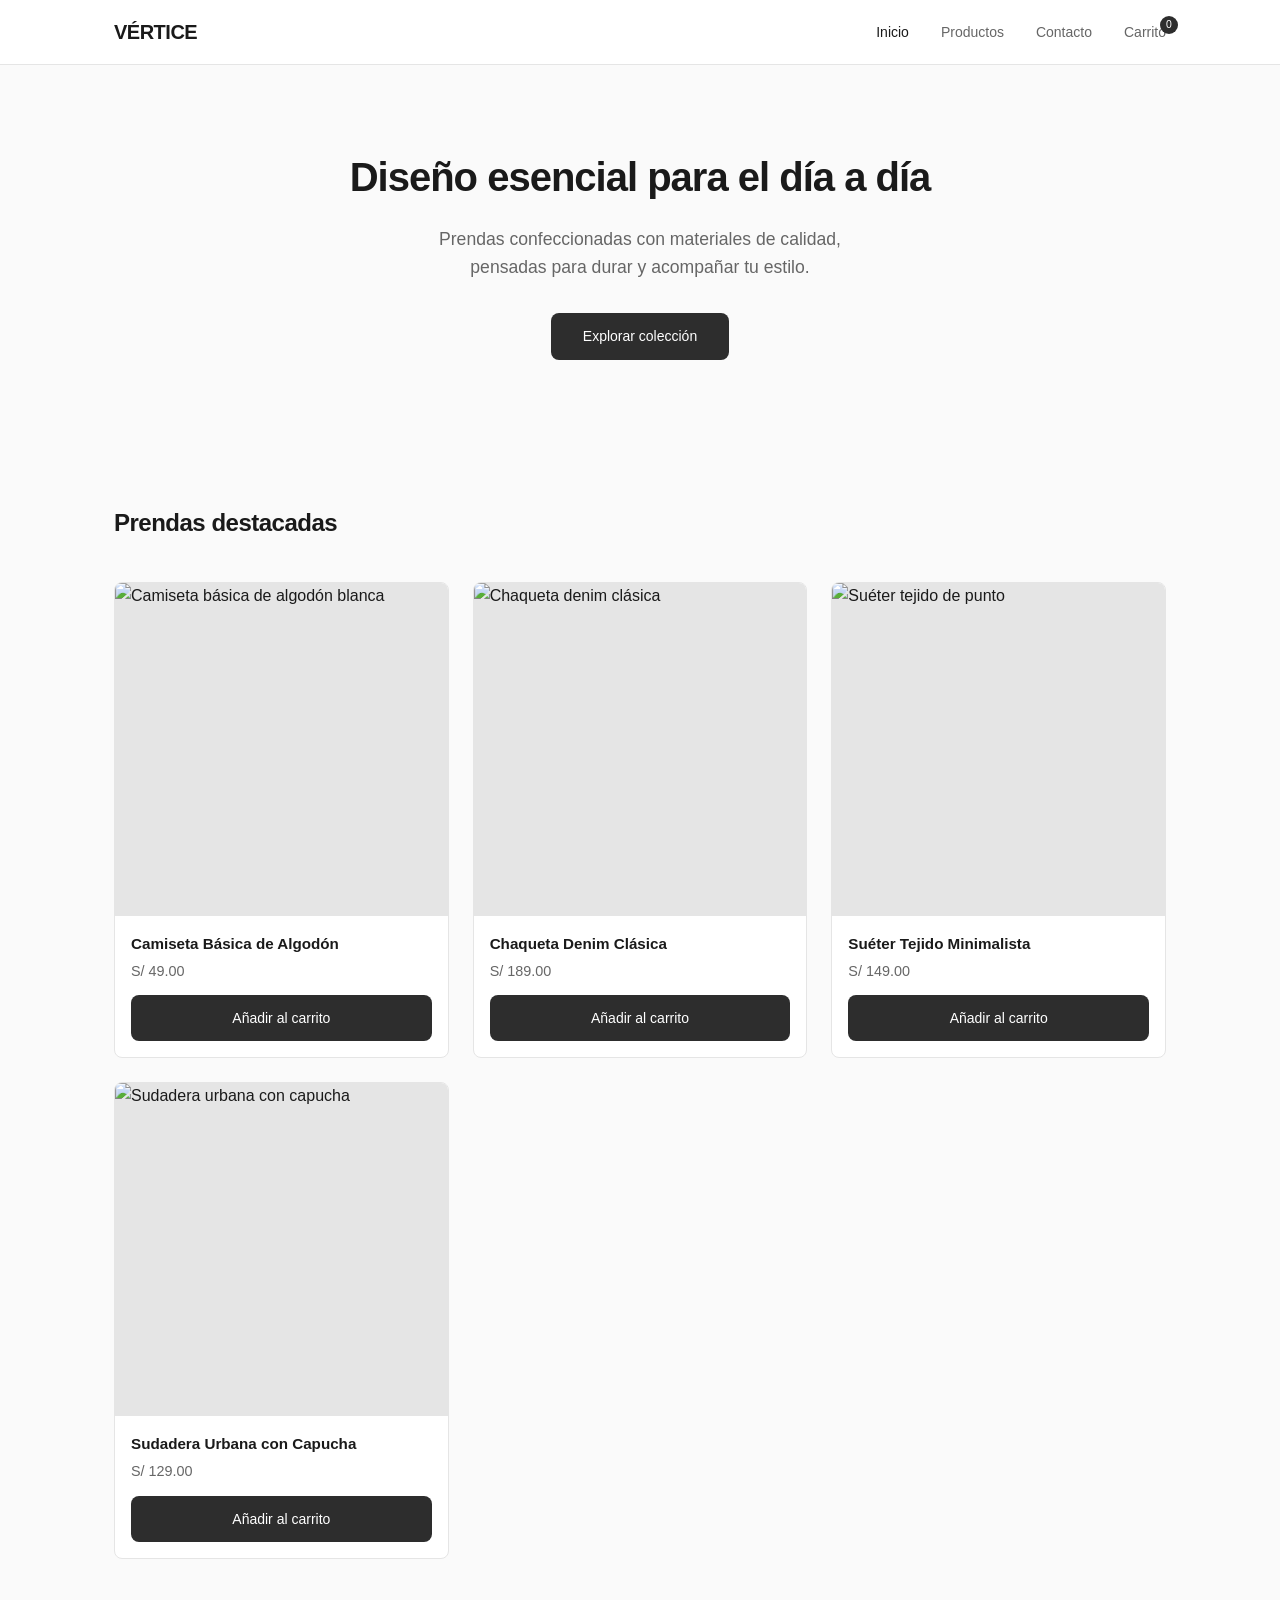
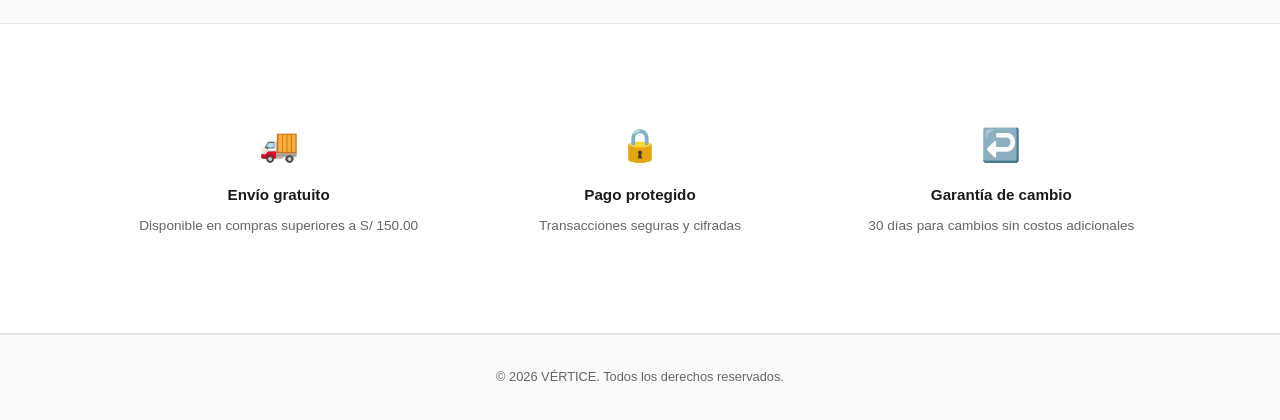
==== index.html @ a566303f "feat: initial commit of VÉRTICE" ====
<!DOCTYPE html>
<html lang="es">
<head>
  <meta charset="UTF-8">
  <meta name="viewport" content="width=device-width, initial-scale=1.0">
  <title>VÉRTICE — Ropa Esencial y Contemporánea</title>
  <link rel="stylesheet" href="css/global.css">
  <link rel="stylesheet" href="css/inicio.css">
  <link rel="stylesheet" href="css/productos.css">
</head>
<body>
  <header>
    <div class="container header-inner">
      <a href="index.html" class="logo">VÉRTICE</a>
      <nav>
        <ul>
          <li><a href="index.html" class="active">Inicio</a></li>
          <li><a href="productos.html">Productos</a></li>
          <li><a href="contacto.html">Contacto</a></li>
          <li><a href="carrito.html" class="cart-link">Carrito <span class="cart-count">0</span></a></li>
        </ul>
      </nav>
    </div>
  </header>

  <section class="hero">
    <div class="container">
      <h1>Diseño esencial para el día a día</h1>
      <p>Prendas confeccionadas con materiales de calidad, pensadas para durar y acompañar tu estilo.</p>
      <a href="productos.html" class="btn">Explorar colección</a>
    </div>
  </section>

  <section class="section">
    <div class="container">
      <h2 class="section-title">Prendas destacadas</h2>
      <div class="products-grid">
        <div class="product-card">
          <div class="product-img">
            <img src="https://images.unsplash.com/photo-1521572267360-ee0c2909d518?auto=format&fit=crop&w=600&q=80" alt="Camiseta básica de algodón blanca">
          </div>
          <div class="product-info">
            <div class="product-name">Camiseta Básica de Algodón</div>
            <div class="product-price">S/ 49.00</div>
            <a href="carrito.html" class="btn">Añadir al carrito</a>
          </div>
        </div>
        <div class="product-card">
          <div class="product-img">
            <img src="https://images.unsplash.com/photo-1576995853123-5a10305d93c0?auto=format&fit=crop&w=600&q=80" alt="Chaqueta denim clásica">
          </div>
          <div class="product-info">
            <div class="product-name">Chaqueta Denim Clásica</div>
            <div class="product-price">S/ 189.00</div>
            <a href="carrito.html" class="btn">Añadir al carrito</a>
          </div>
        </div>
        <div class="product-card">
          <div class="product-img">
            <img src="https://images.unsplash.com/photo-1434389677669-e08b4cac3105?auto=format&fit=crop&w=600&q=80" alt="Suéter tejido de punto">
          </div>
          <div class="product-info">
            <div class="product-name">Suéter Tejido Minimalista</div>
            <div class="product-price">S/ 149.00</div>
            <a href="carrito.html" class="btn">Añadir al carrito</a>
          </div>
        </div>
        <div class="product-card">
          <div class="product-img">
            <img src="https://images.unsplash.com/photo-1556905055-8f358a7a47b2?auto=format&fit=crop&w=600&q=80" alt="Sudadera urbana con capucha">
          </div>
          <div class="product-info">
            <div class="product-name">Sudadera Urbana con Capucha</div>
            <div class="product-price">S/ 129.00</div>
            <a href="carrito.html" class="btn">Añadir al carrito</a>
          </div>
        </div>
      </div>
    </div>
  </section>

  <section class="section" style="background: var(--surface); border-top: 1px solid var(--border); border-bottom: 1px solid var(--border);">
    <div class="container">
      <div class="features">
        <div class="feature">
          <div class="feature-icon">🚚</div>
          <h3>Envío gratuito</h3>
          <p>Disponible en compras superiores a S/ 150.00</p>
        </div>
        <div class="feature">
          <div class="feature-icon">🔒</div>
          <h3>Pago protegido</h3>
          <p>Transacciones seguras y cifradas</p>
        </div>
        <div class="feature">
          <div class="feature-icon">↩️</div>
          <h3>Garantía de cambio</h3>
          <p>30 días para cambios sin costos adicionales</p>
        </div>
      </div>
    </div>
  </section>

  <footer>
    <div class="container">
      <p>&copy; 2026 VÉRTICE. Todos los derechos reservados.</p>
    </div>
  </footer>
</body>
</html>
---- css/global.css ----
* {
  margin: 0;
  padding: 0;
  box-sizing: border-box;
}

:root {
  --bg: #fafafa;
  --surface: #ffffff;
  --text: #1a1a1a;
  --text-secondary: #666666;
  --accent: #2d2d2d;
  --border: #e5e5e5;
  --radius: 8px;
  --shadow: 0 1px 3px rgba(0, 0, 0, 0.06);
  --shadow-hover: 0 4px 12px rgba(0, 0, 0, 0.08);
}

body {
  font-family: -apple-system, BlinkMacSystemFont, "Segoe UI", Roboto, sans-serif;
  background: var(--bg);
  color: var(--text);
  line-height: 1.6;
  min-height: 100vh;
  display: flex;
  flex-direction: column;
}

a {
  text-decoration: none;
  color: inherit;
}

ul {
  list-style: none;
}

img {
  max-width: 100%;
  display: block;
}

.container {
  max-width: 1100px;
  margin: 0 auto;
  padding: 0 24px;
}

header {
  background: var(--surface);
  border-bottom: 1px solid var(--border);
  position: sticky;
  top: 0;
  z-index: 100;
}

.header-inner {
  display: flex;
  align-items: center;
  justify-content: space-between;
  height: 64px;
}

.logo {
  font-size: 1.25rem;
  font-weight: 700;
  letter-spacing: -0.5px;
}

nav ul {
  display: flex;
  gap: 32px;
}

nav a {
  font-size: 0.875rem;
  font-weight: 500;
  color: var(--text-secondary);
  transition: color 0.2s;
}

nav a:hover,
nav a.active {
  color: var(--text);
}

.cart-link {
  position: relative;
}

.cart-count {
  position: absolute;
  top: -8px;
  right: -12px;
  background: var(--accent);
  color: white;
  font-size: 0.65rem;
  width: 18px;
  height: 18px;
  border-radius: 50%;
  display: flex;
  align-items: center;
  justify-content: center;
}

.section {
  padding: 64px 0;
}

.section-title {
  font-size: 1.5rem;
  font-weight: 700;
  letter-spacing: -0.5px;
  margin-bottom: 40px;
}

.btn {
  display: inline-block;
  padding: 12px 32px;
  background: var(--accent);
  color: white;
  border-radius: var(--radius);
  font-size: 0.875rem;
  font-weight: 500;
  border: none;
  cursor: pointer;
  transition: opacity 0.2s;
}

.btn:hover {
  opacity: 0.85;
}

.btn-outline {
  background: transparent;
  color: var(--text);
  border: 1px solid var(--border);
}

.btn-outline:hover {
  background: var(--bg);
}

footer {
  margin-top: auto;
  padding: 32px 0;
  border-top: 1px solid var(--border);
  text-align: center;
  font-size: 0.8rem;
  color: var(--text-secondary);
}

@media (max-width: 768px) {
  nav ul {
    gap: 20px;
  }
}
---- css/inicio.css ----
.hero {
  padding: 80px 0;
  text-align: center;
}

.hero h1 {
  font-size: 2.5rem;
  font-weight: 700;
  letter-spacing: -1px;
  margin-bottom: 16px;
}

.hero p {
  font-size: 1.1rem;
  color: var(--text-secondary);
  max-width: 480px;
  margin: 0 auto 32px;
}

.features {
  display: grid;
  grid-template-columns: repeat(3, 1fr);
  gap: 32px;
}

.feature {
  text-align: center;
  padding: 32px 16px;
}

.feature-icon {
  font-size: 2rem;
  margin-bottom: 12px;
}

.feature h3 {
  font-size: 0.95rem;
  margin-bottom: 8px;
}

.feature p {
  font-size: 0.85rem;
  color: var(--text-secondary);
}

@media (max-width: 768px) {
  .hero h1 {
    font-size: 1.8rem;
  }

  .features {
    grid-template-columns: 1fr;
  }
}
---- css/productos.css ----
.products-grid {
  display: grid;
  grid-template-columns: repeat(auto-fill, minmax(250px, 1fr));
  gap: 24px;
}

.product-card {
  background: var(--surface);
  border: 1px solid var(--border);
  border-radius: var(--radius);
  overflow: hidden;
  transition: box-shadow 0.2s;
}

.product-card:hover {
  box-shadow: var(--shadow-hover);
}

.product-img {
  width: 100%;
  aspect-ratio: 1;
  background: var(--border);
  overflow: hidden;
}

.product-img img {
  width: 100%;
  height: 100%;
  object-fit: cover;
  transition: transform 0.3s ease;
}

.product-card:hover .product-img img {
  transform: scale(1.04);
}

.product-info {
  padding: 16px;
}

.product-name {
  font-size: 0.95rem;
  font-weight: 600;
  margin-bottom: 4px;
}

.product-price {
  font-size: 0.9rem;
  color: var(--text-secondary);
  margin-bottom: 12px;
}

.product-card .btn {
  width: 100%;
  text-align: center;
}

@media (max-width: 768px) {
  .products-grid {
    grid-template-columns: repeat(2, 1fr);
    gap: 16px;
  }
}

@media (max-width: 480px) {
  .products-grid {
    grid-template-columns: 1fr;
  }
}
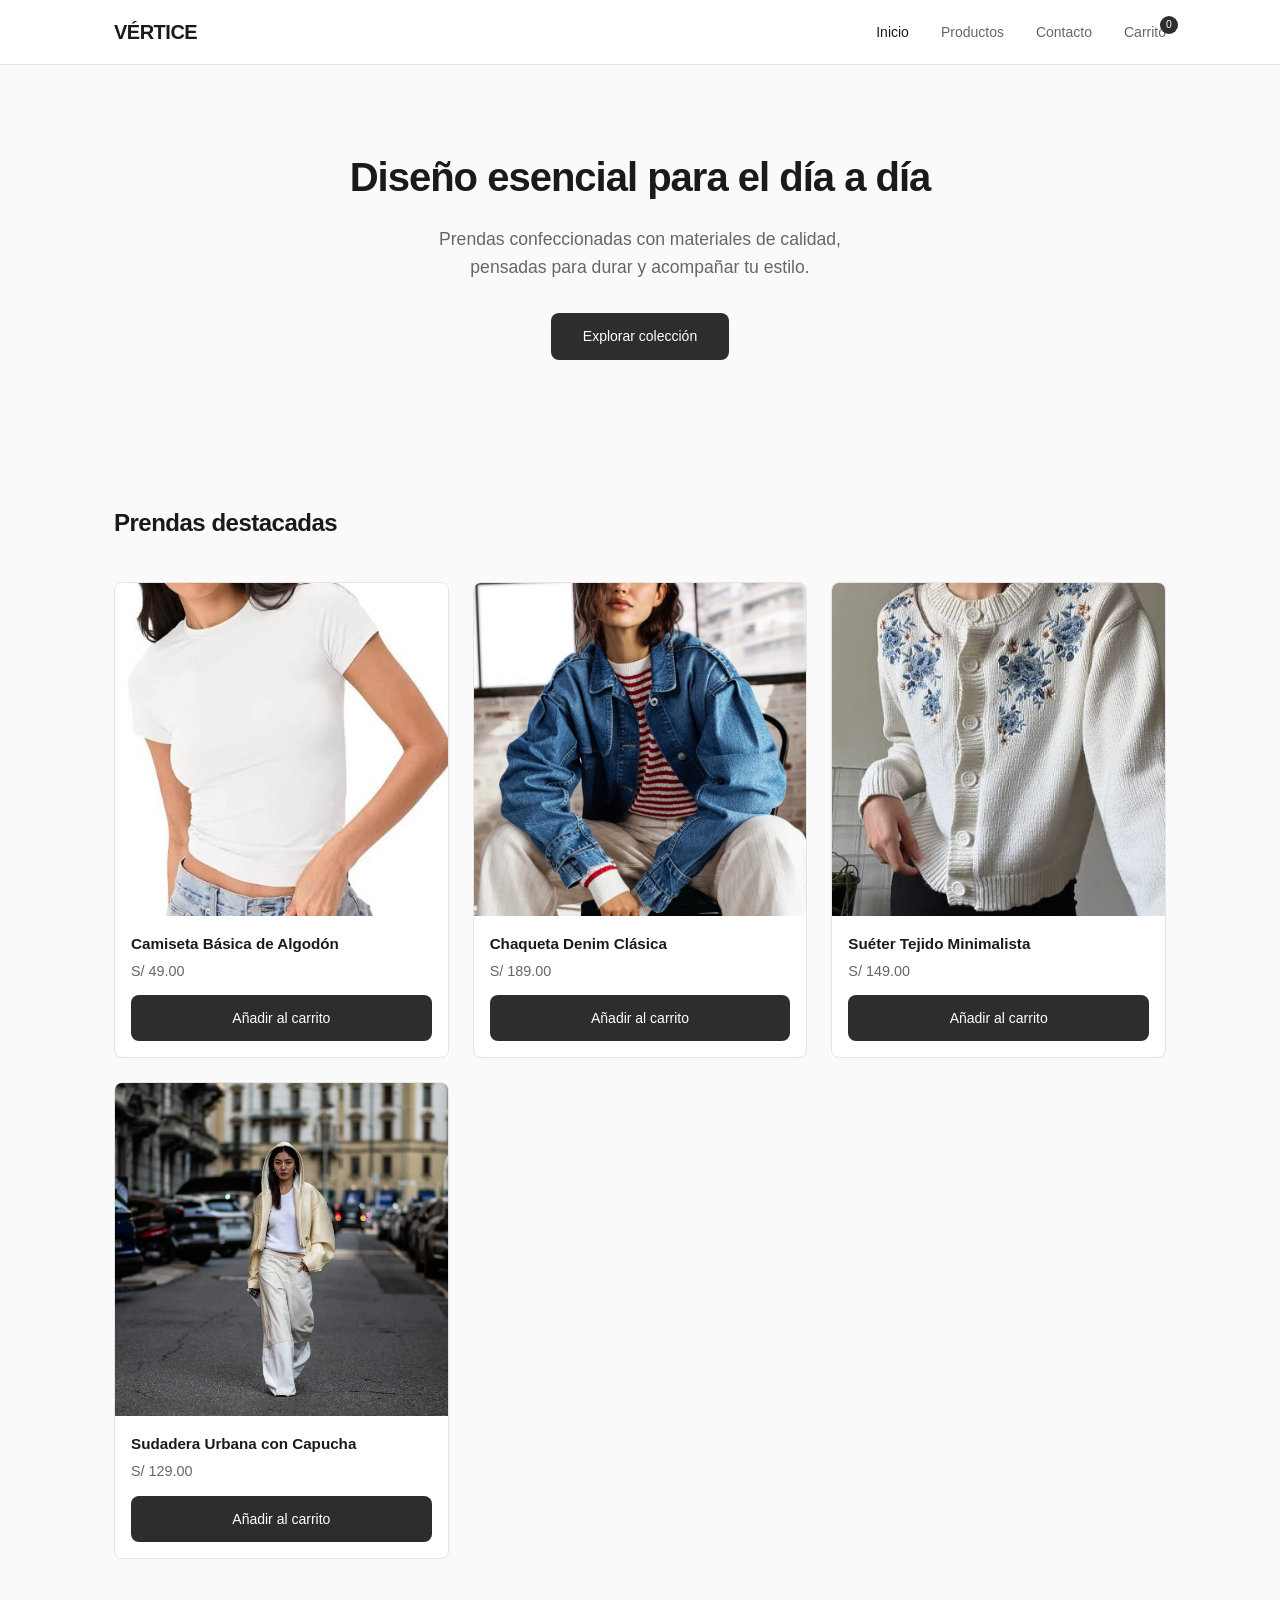
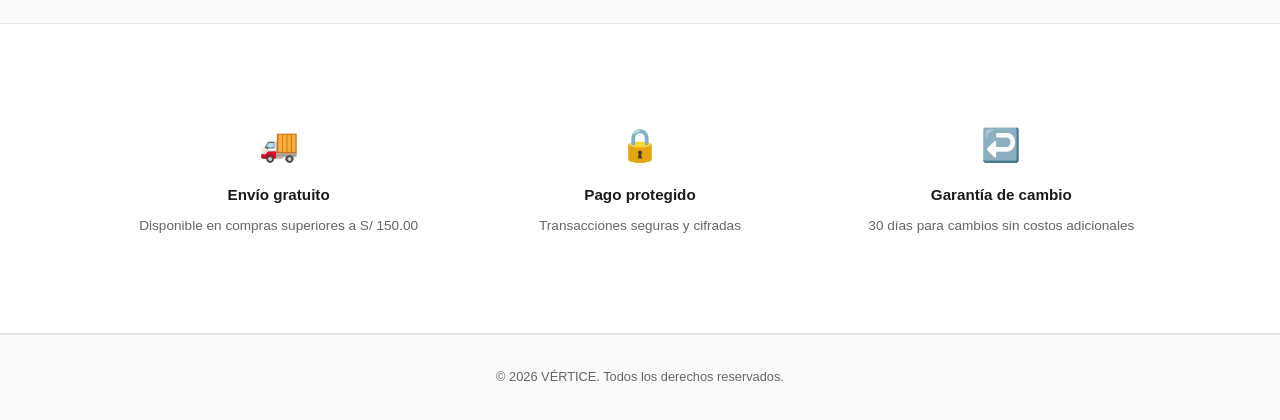
==== commit 4e219916: "Agrego Imagenes y modifico productos" ====
--- a/index.html
+++ b/index.html
@@ -37,7 +37,7 @@
       <div class="products-grid">
         <div class="product-card">
           <div class="product-img">
-            <img src="https://images.unsplash.com/photo-1521572267360-ee0c2909d518?auto=format&fit=crop&w=600&q=80" alt="Camiseta básica de algodón blanca">
+            <img src="img/modelo 6.jpg" alt="Camiseta básica de algodón blanca">
           </div>
           <div class="product-info">
             <div class="product-name">Camiseta Básica de Algodón</div>
@@ -47,7 +47,7 @@
         </div>
         <div class="product-card">
           <div class="product-img">
-            <img src="https://images.unsplash.com/photo-1576995853123-5a10305d93c0?auto=format&fit=crop&w=600&q=80" alt="Chaqueta denim clásica">
+            <img src="img/modelo 4.webp" alt="Chaqueta denim clásica">
           </div>
           <div class="product-info">
             <div class="product-name">Chaqueta Denim Clásica</div>
@@ -57,7 +57,7 @@
         </div>
         <div class="product-card">
           <div class="product-img">
-            <img src="https://images.unsplash.com/photo-1434389677669-e08b4cac3105?auto=format&fit=crop&w=600&q=80" alt="Suéter tejido de punto">
+            <img src="img/modelo3.jpg" alt="Suéter tejido de punto">
           </div>
           <div class="product-info">
             <div class="product-name">Suéter Tejido Minimalista</div>
@@ -67,7 +67,7 @@
         </div>
         <div class="product-card">
           <div class="product-img">
-            <img src="https://images.unsplash.com/photo-1556905055-8f358a7a47b2?auto=format&fit=crop&w=600&q=80" alt="Sudadera urbana con capucha">
+            <img src="img/modelo 1.webp" alt="Sudadera urbana con capucha">
           </div>
           <div class="product-info">
             <div class="product-name">Sudadera Urbana con Capucha</div>
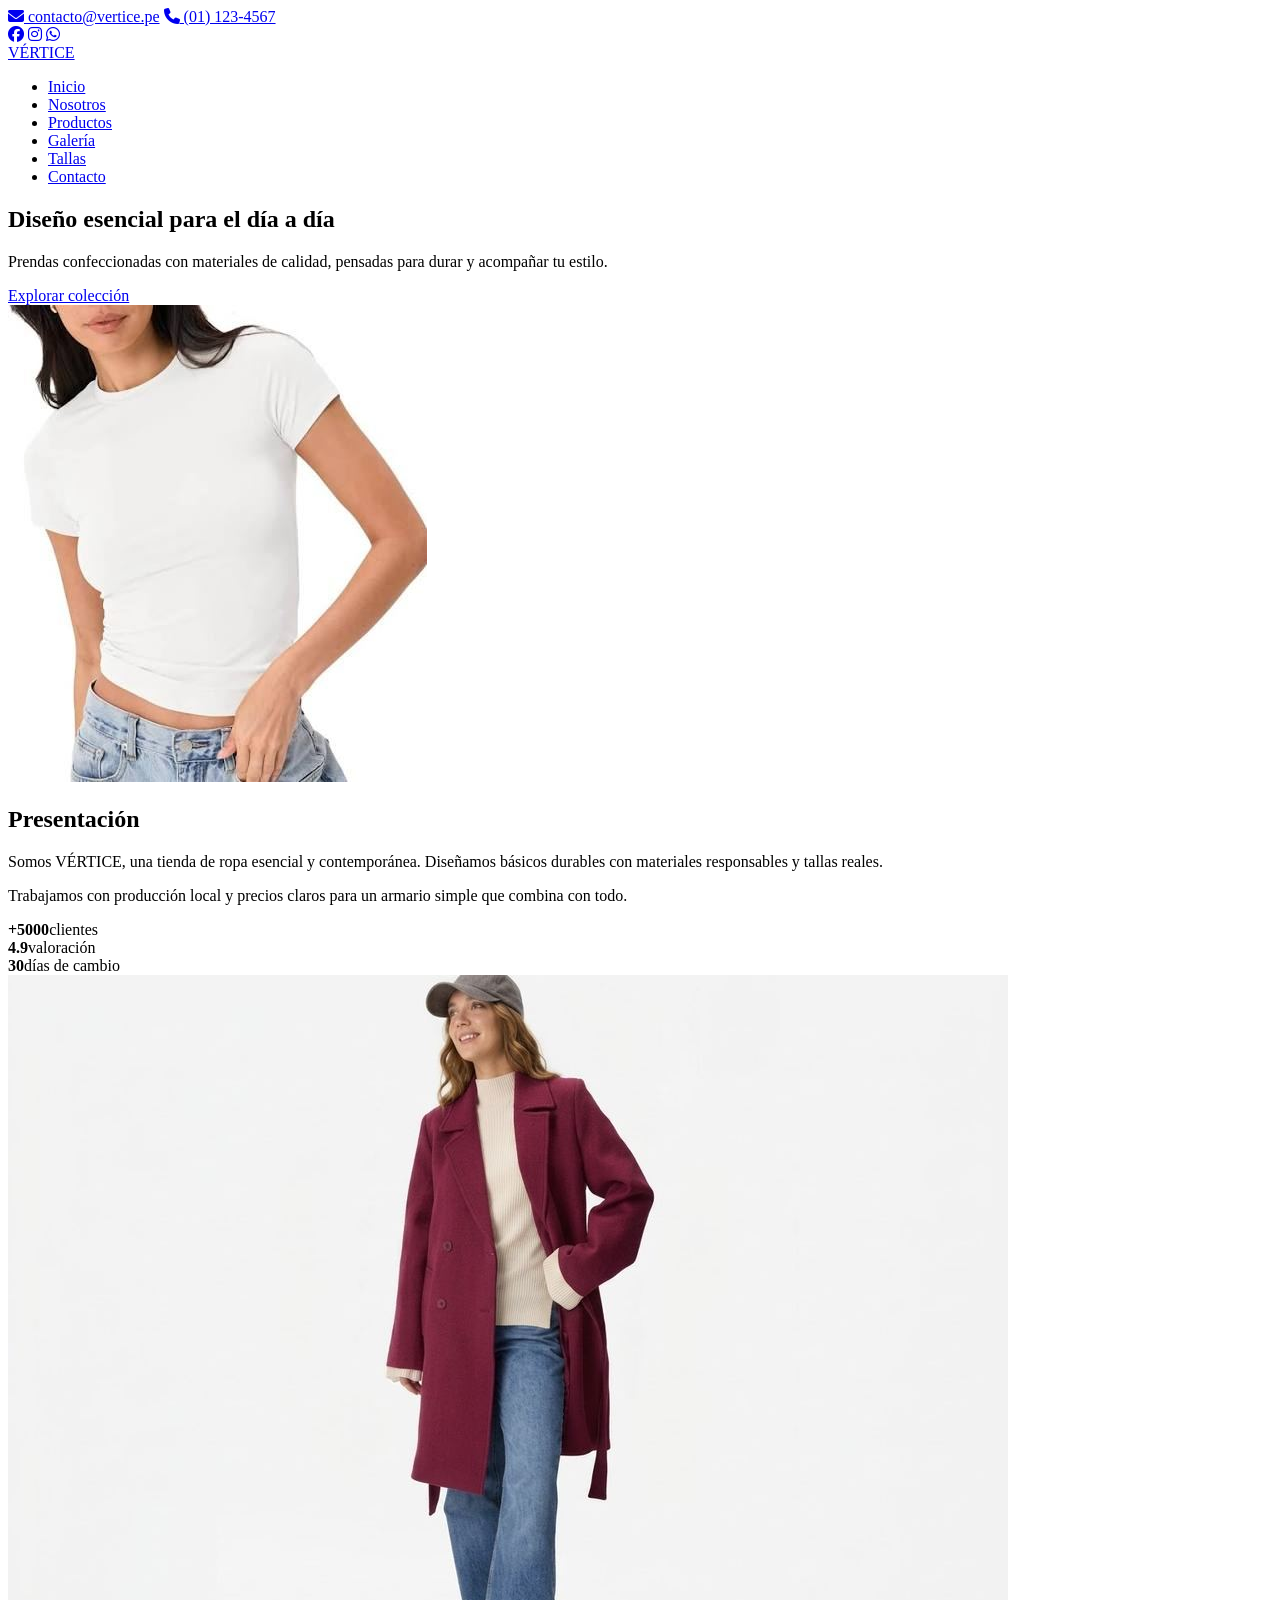
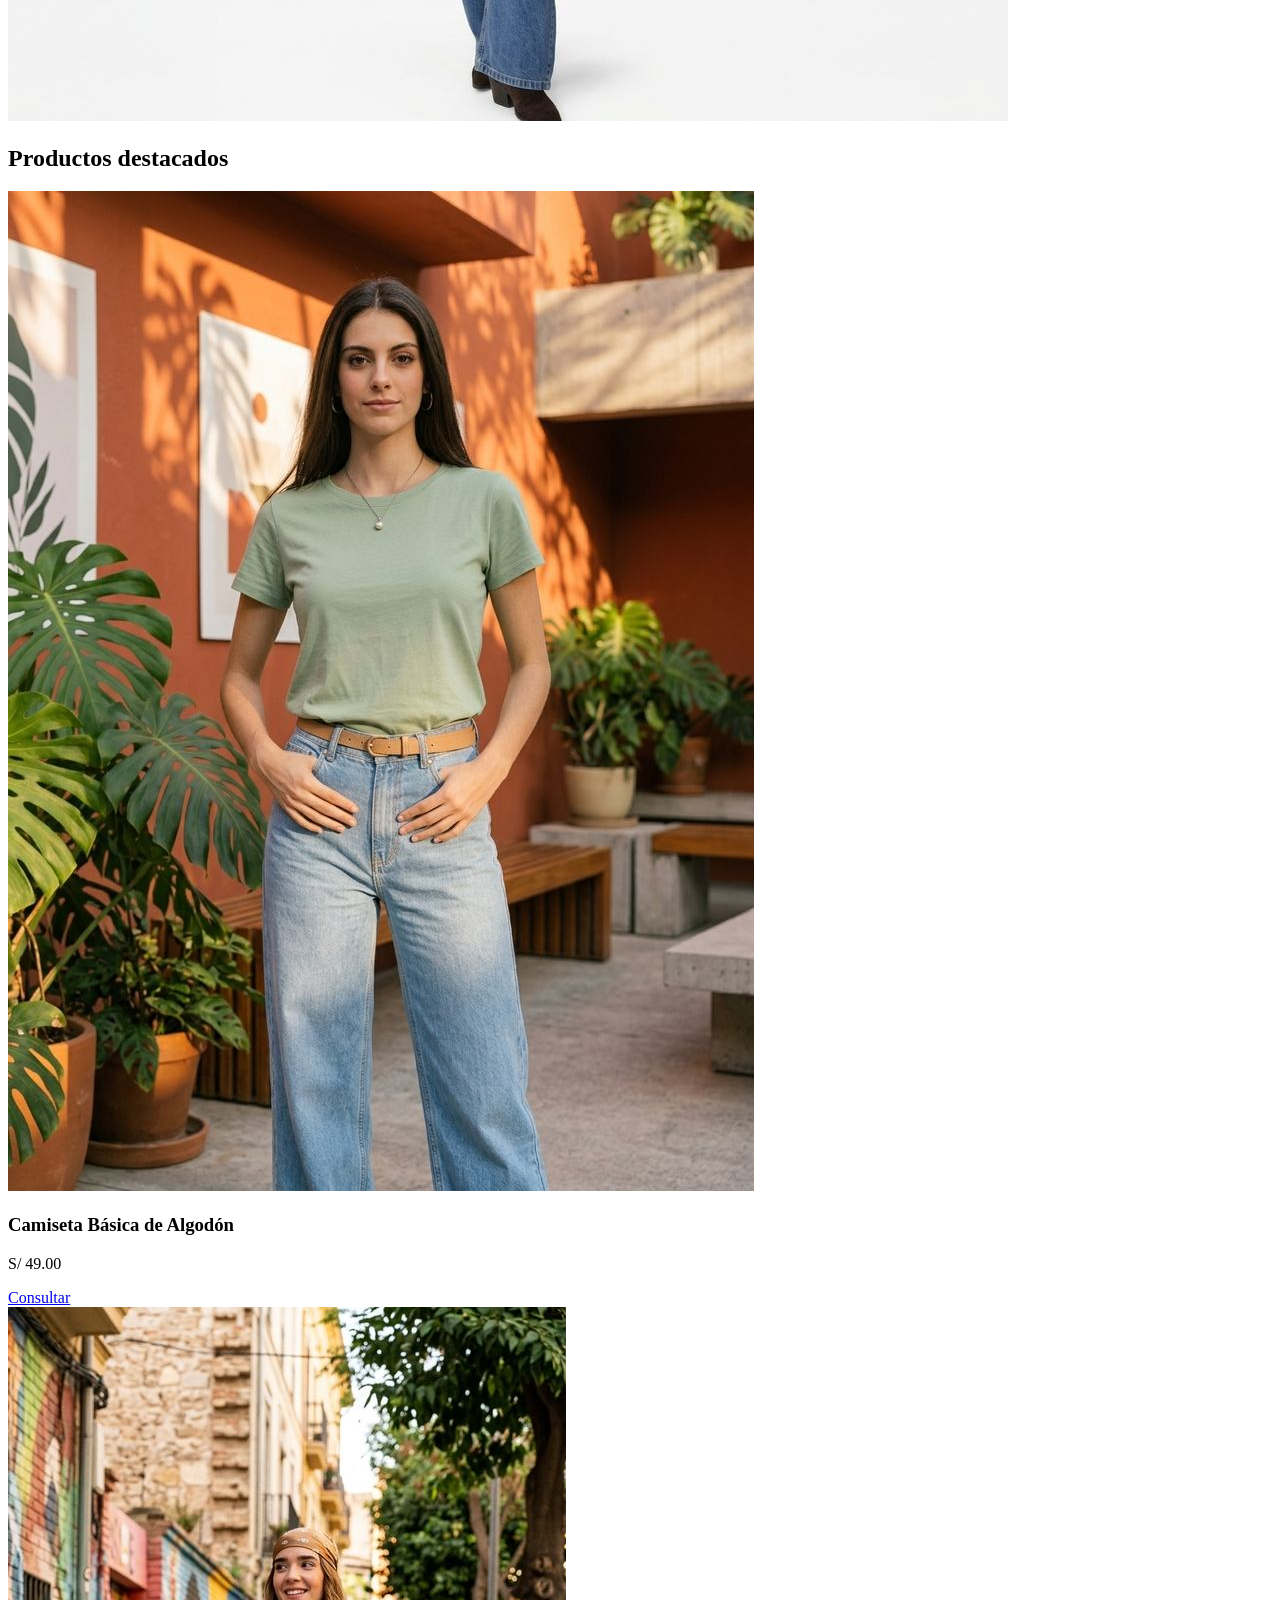
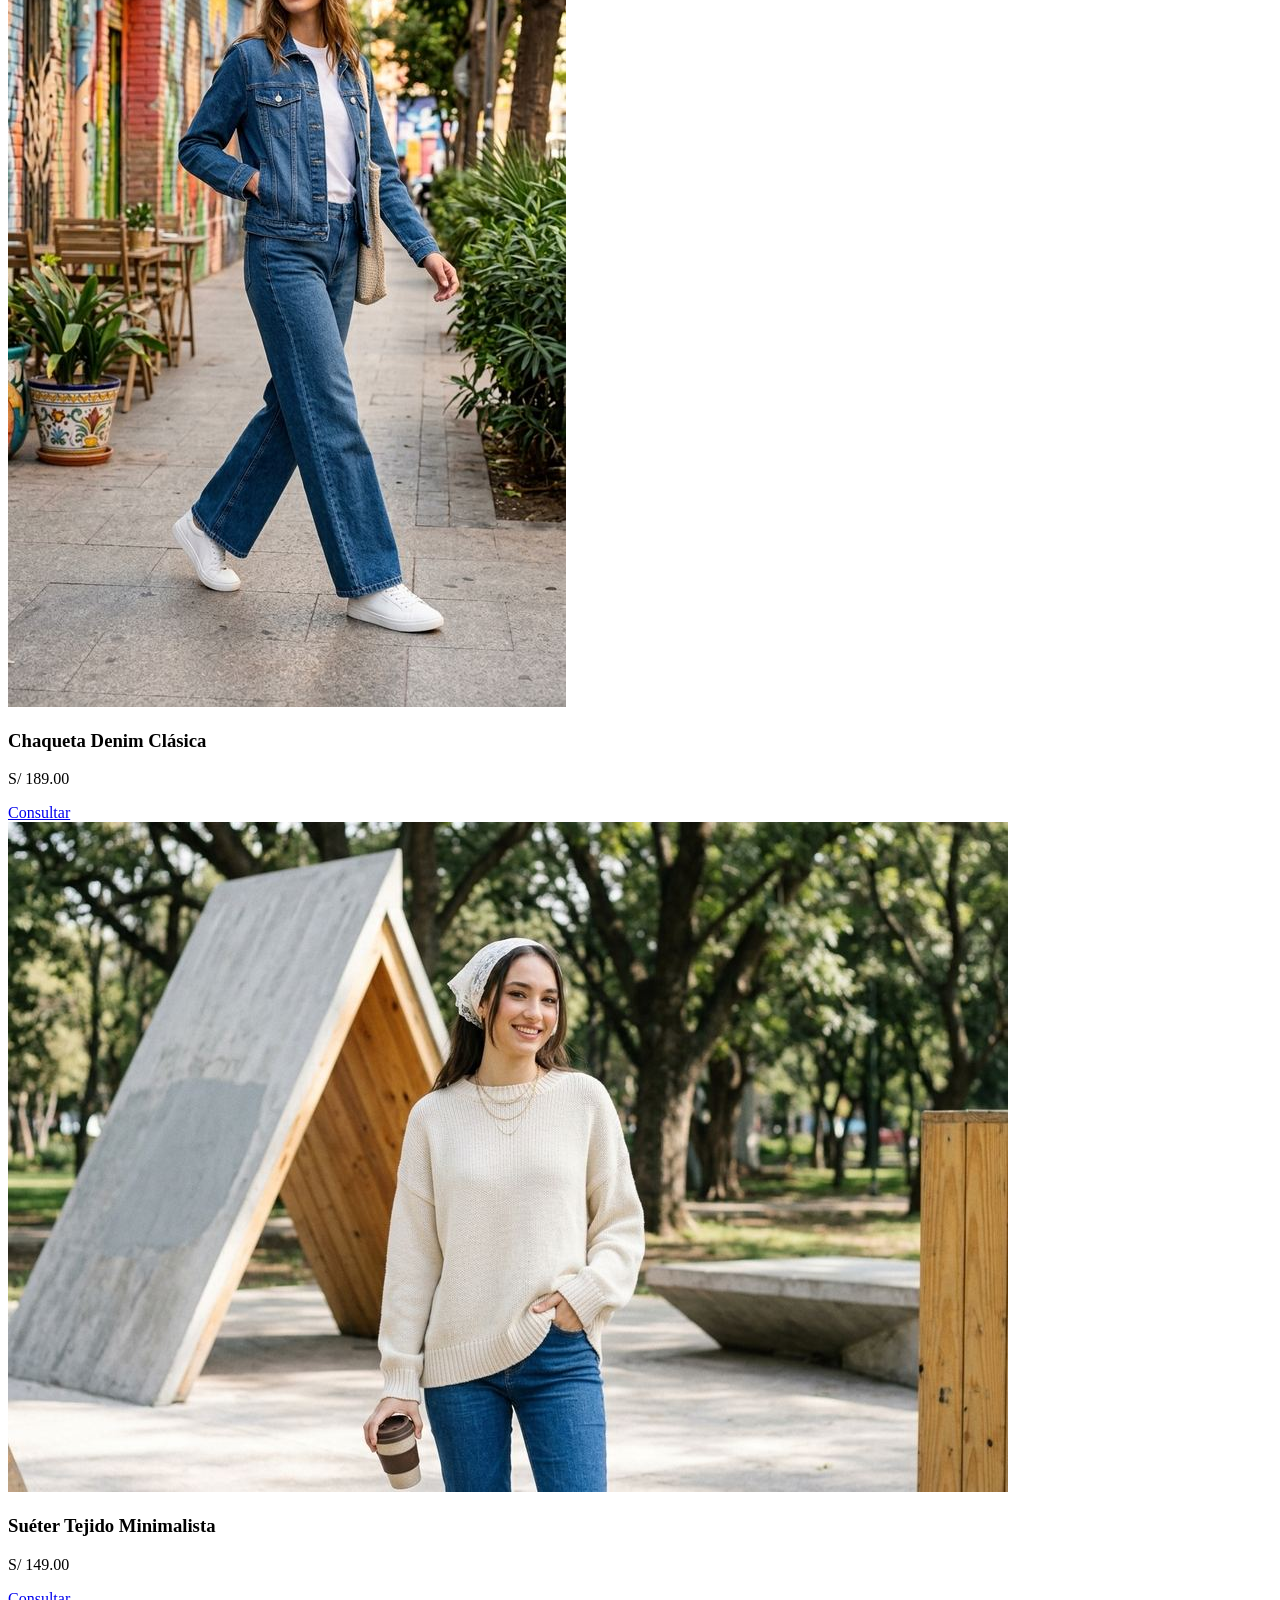
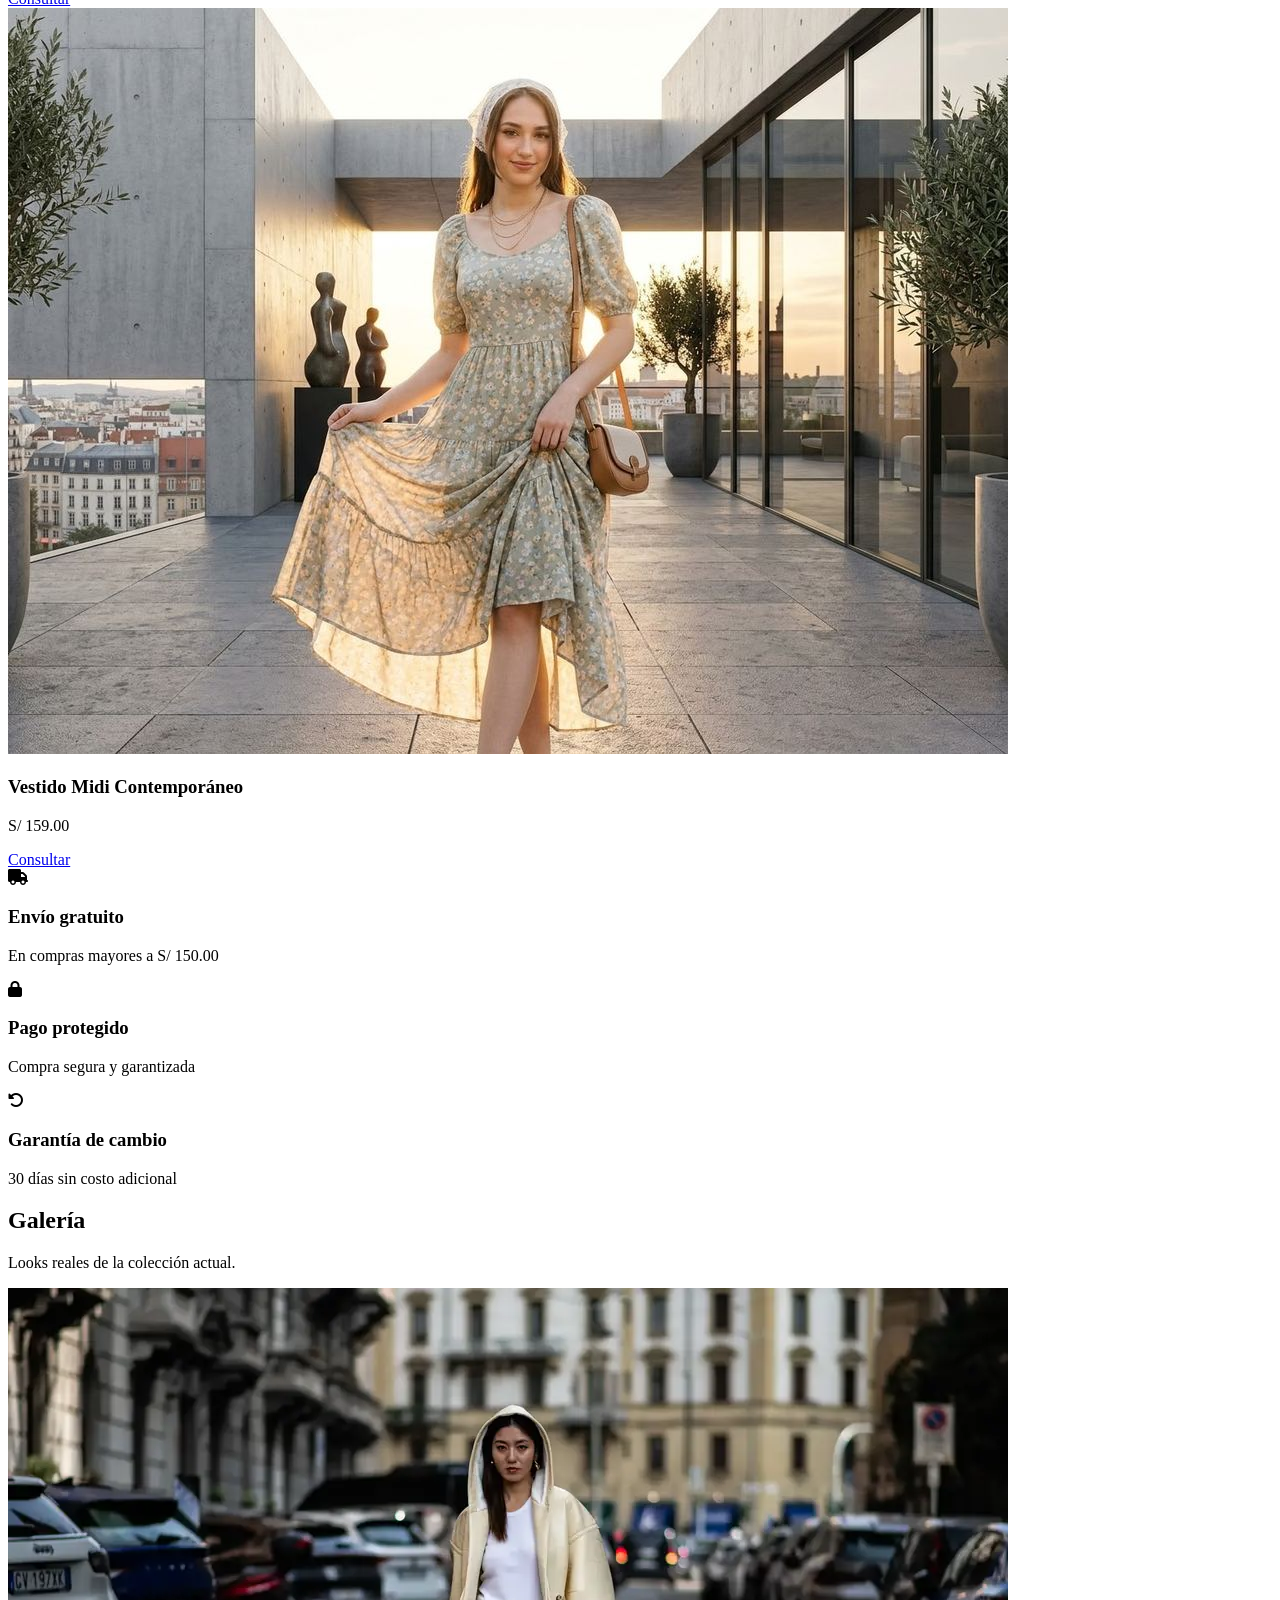
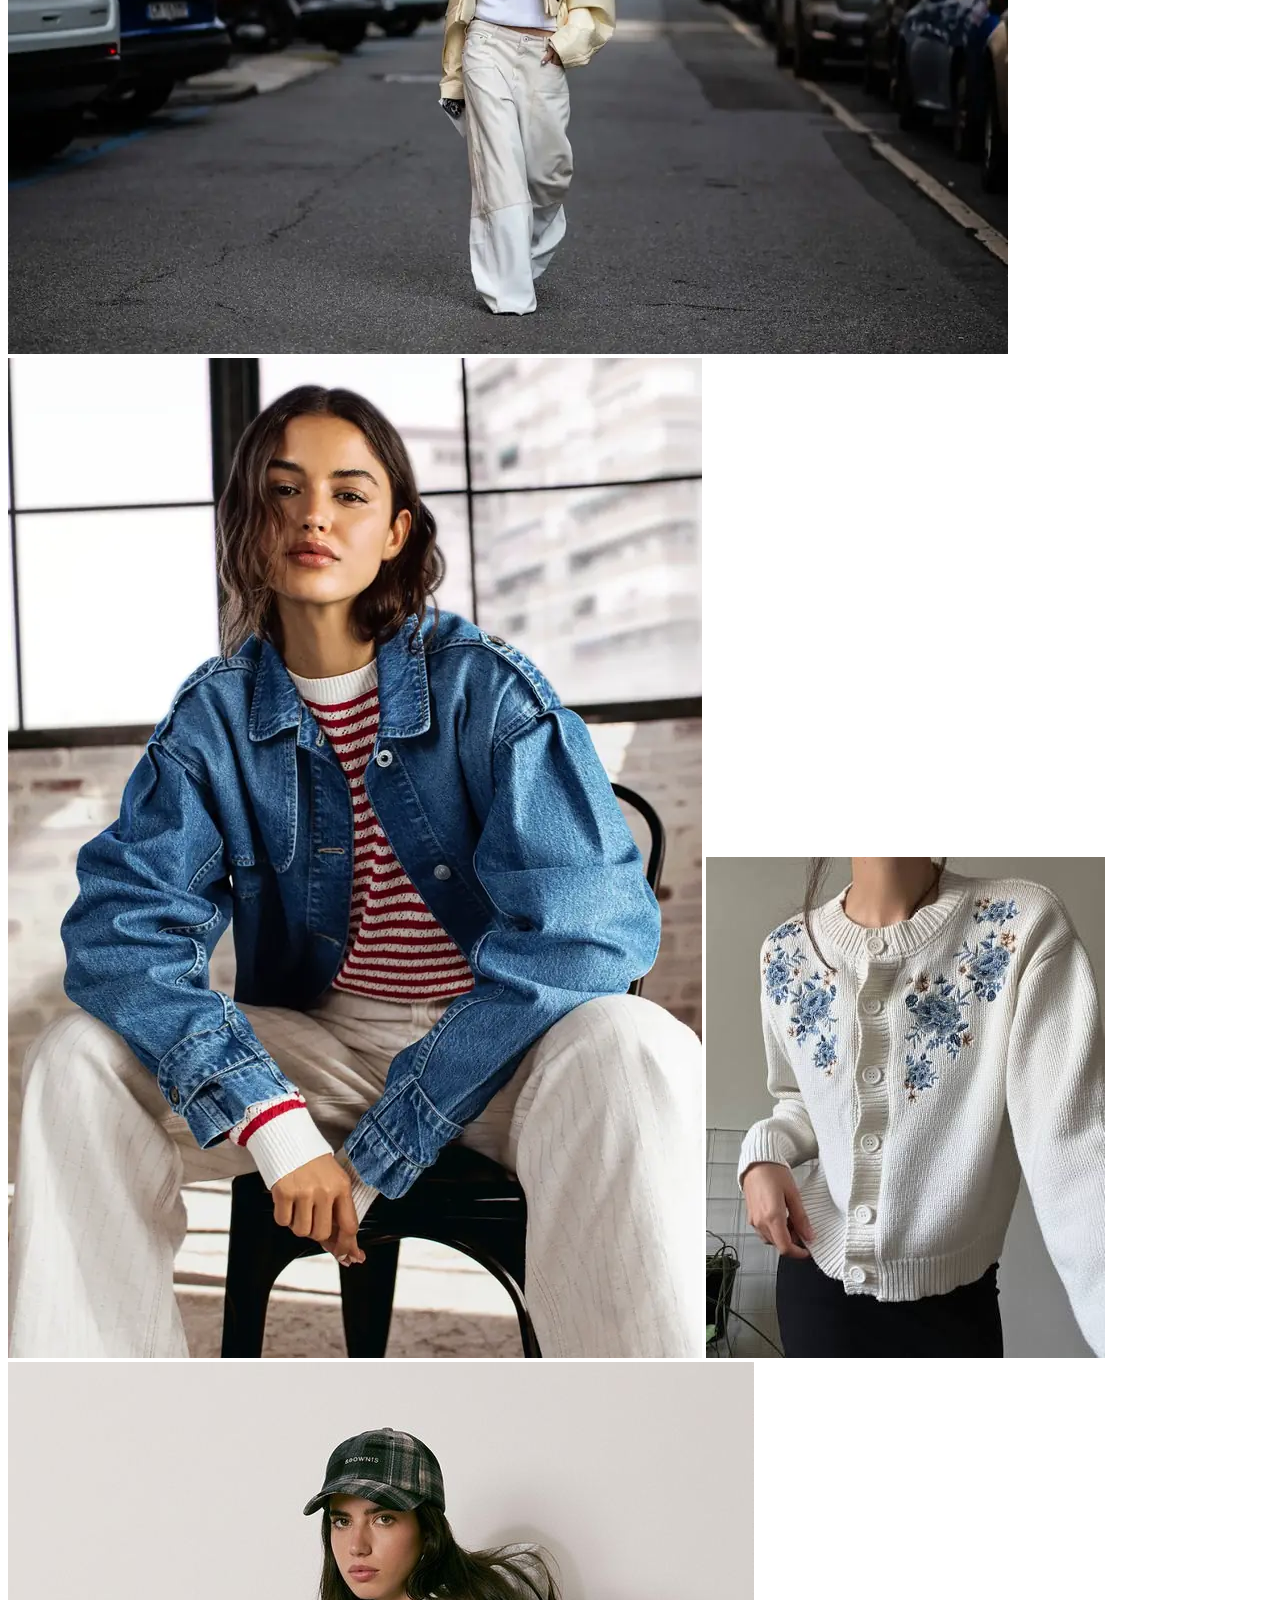
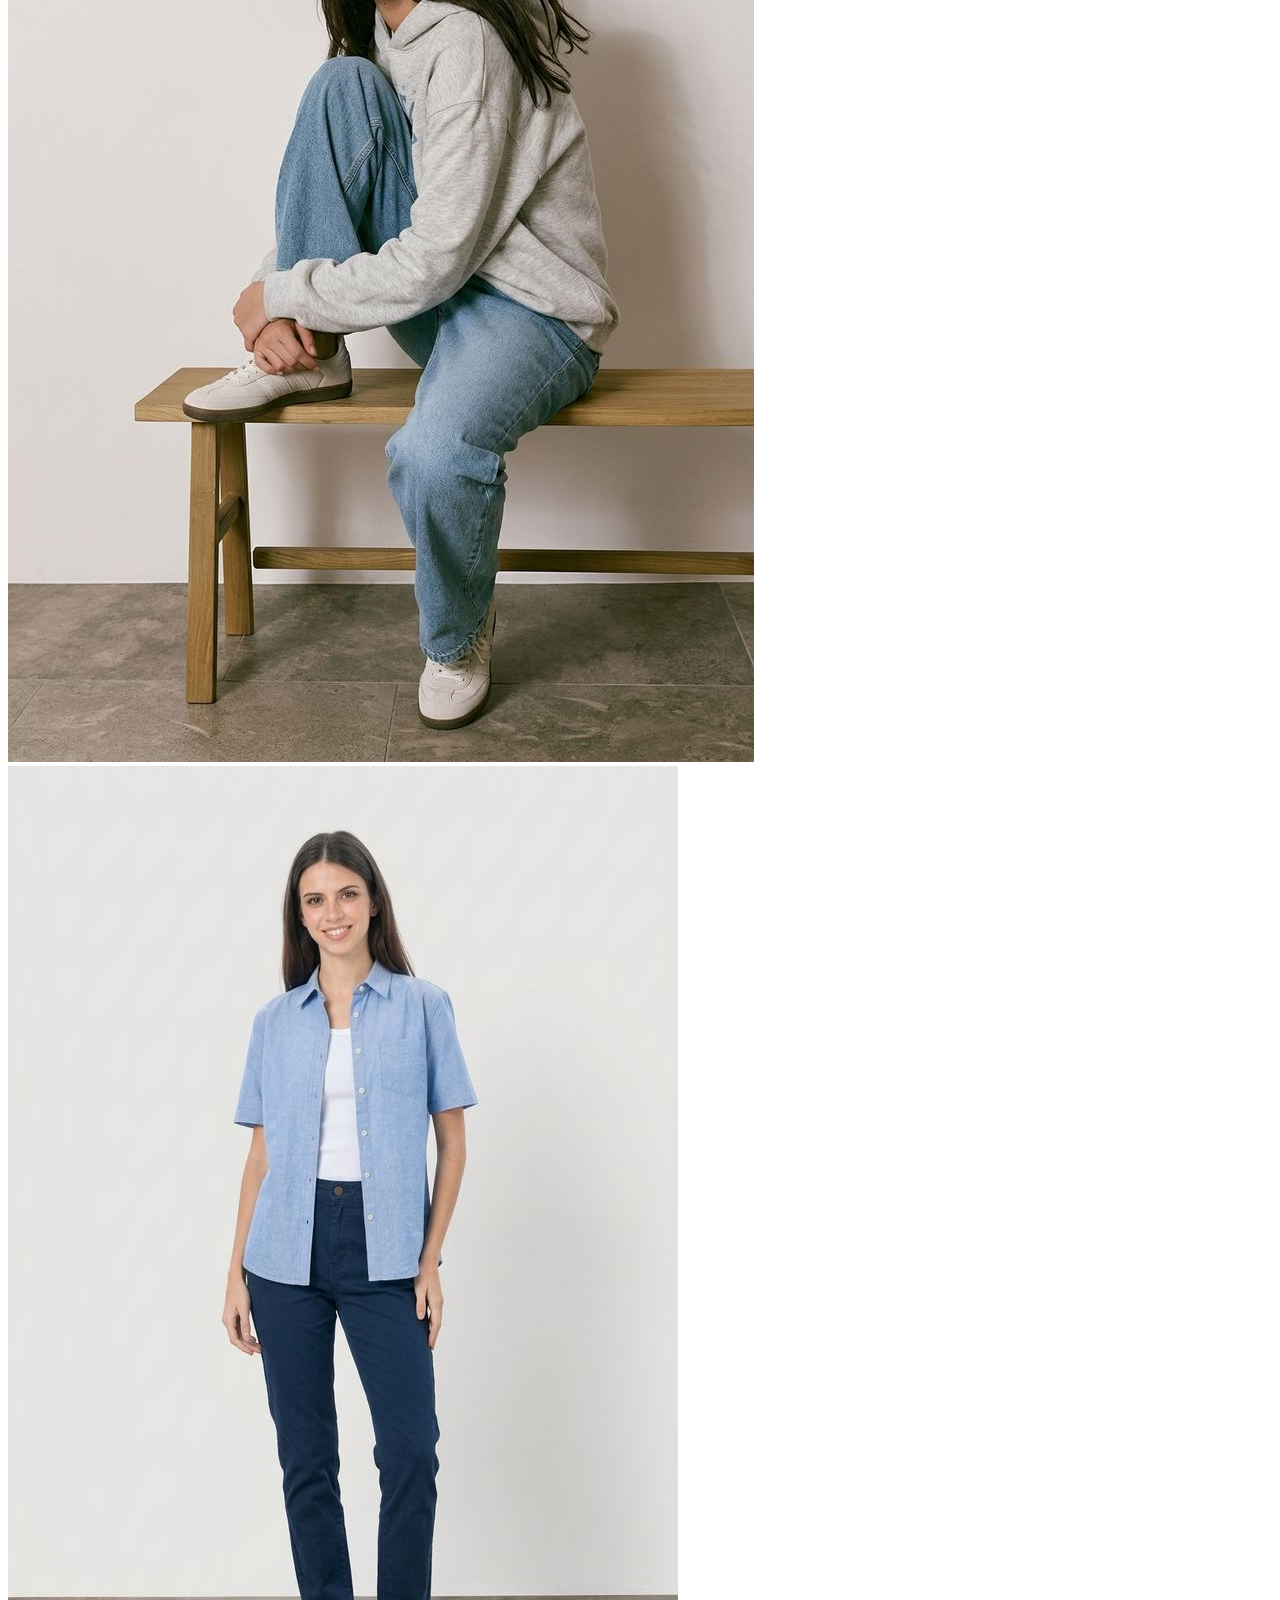
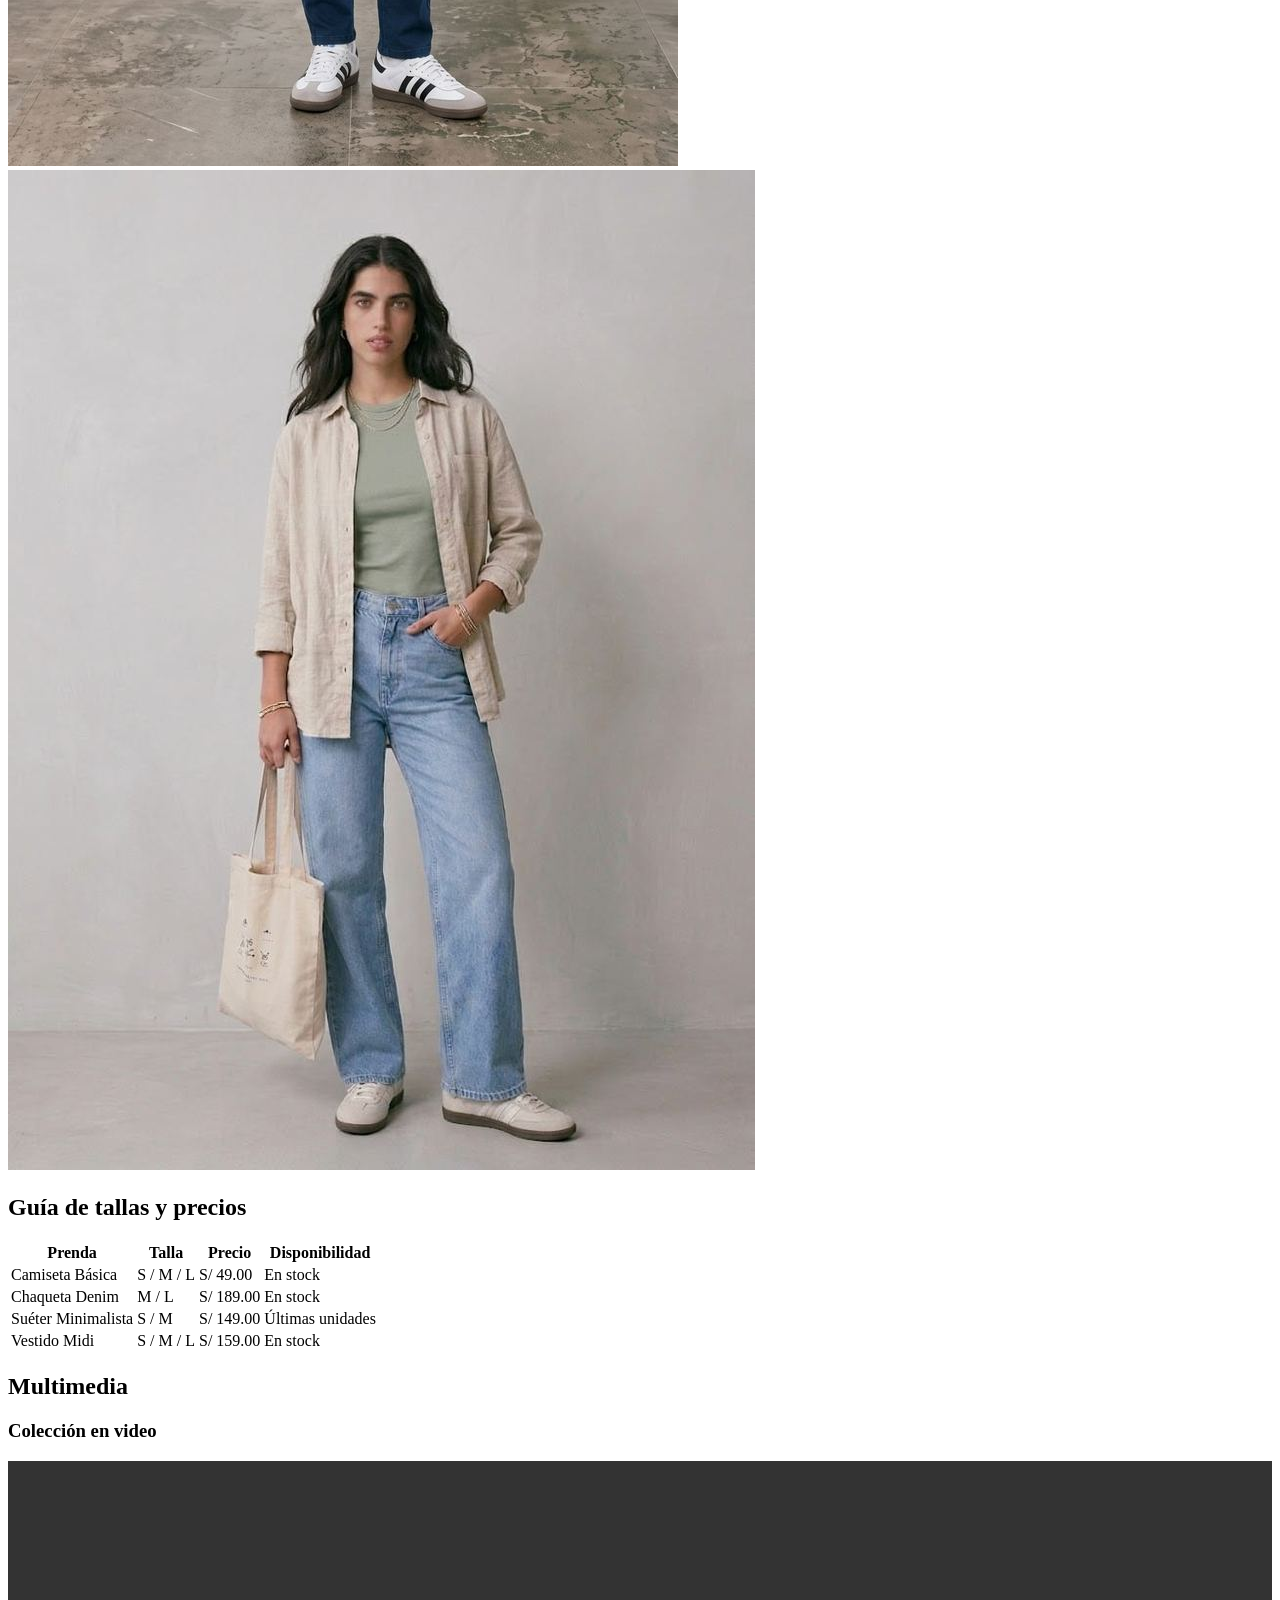
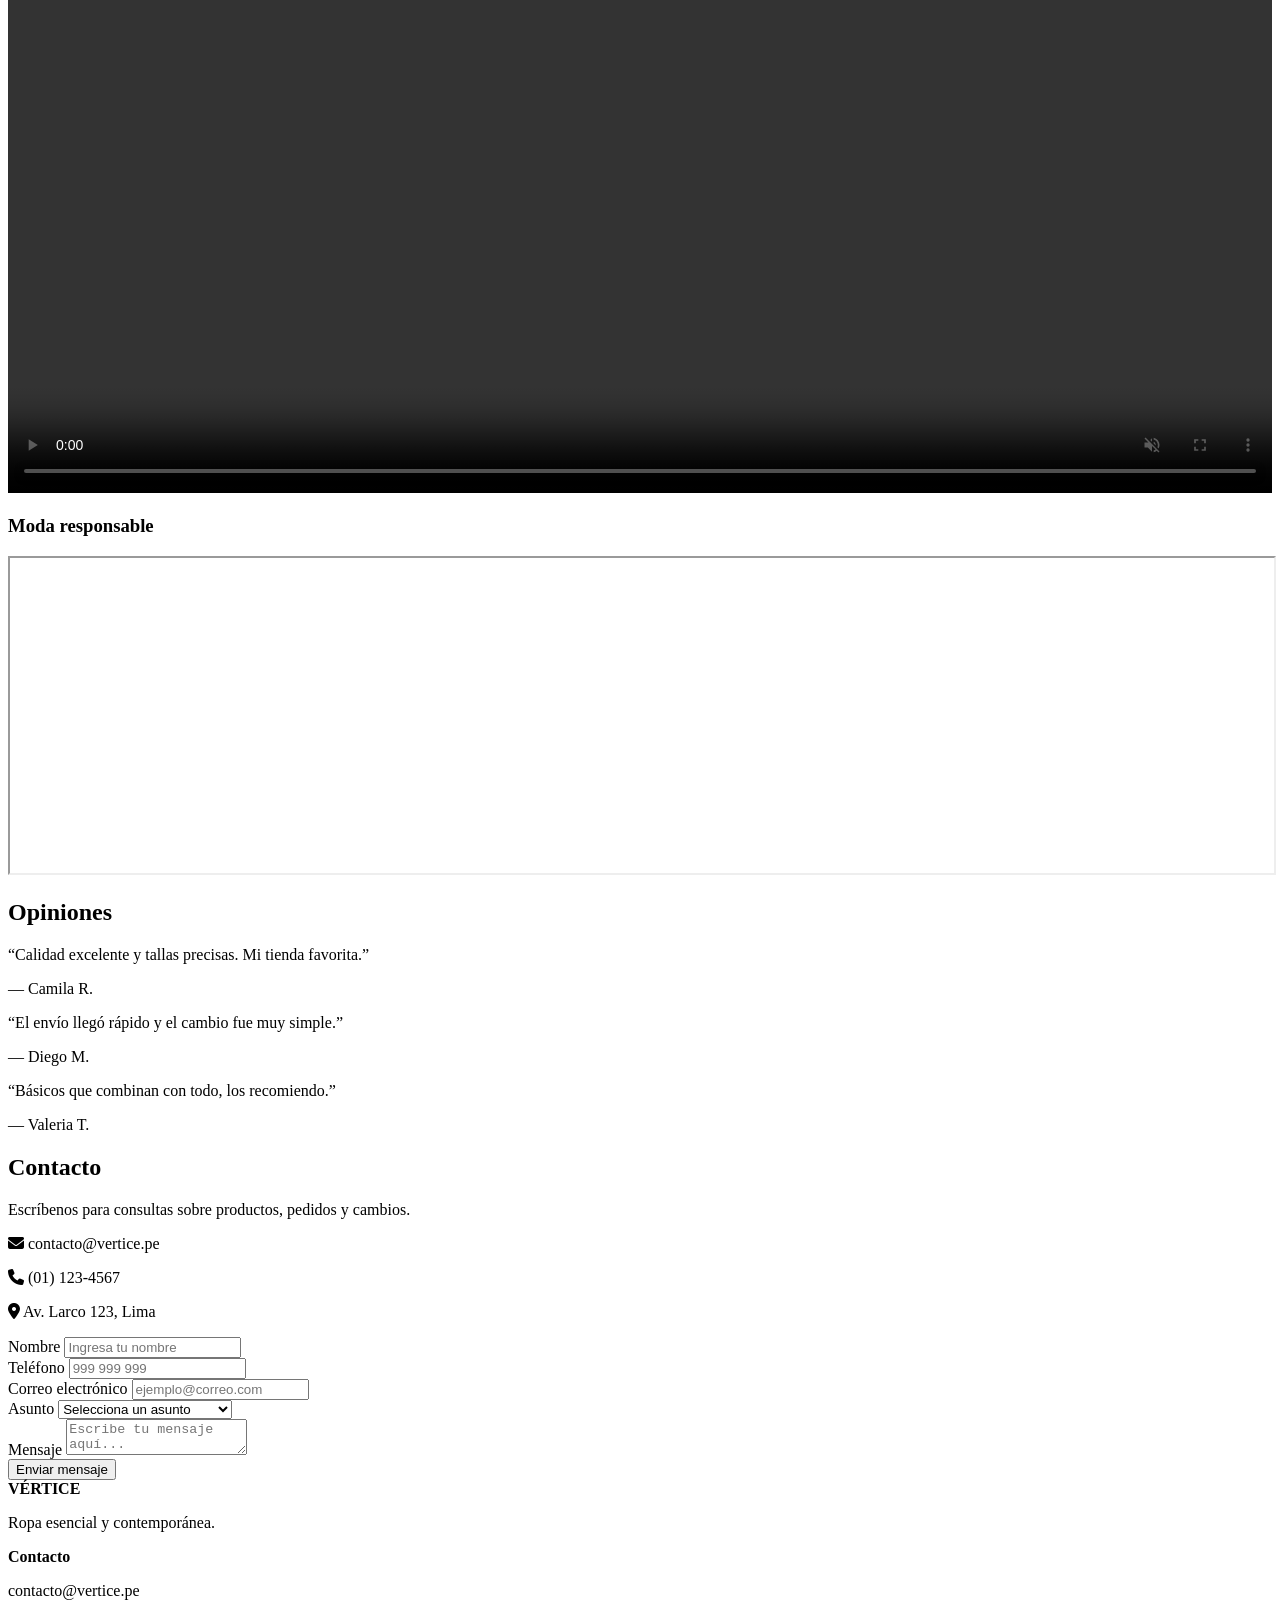
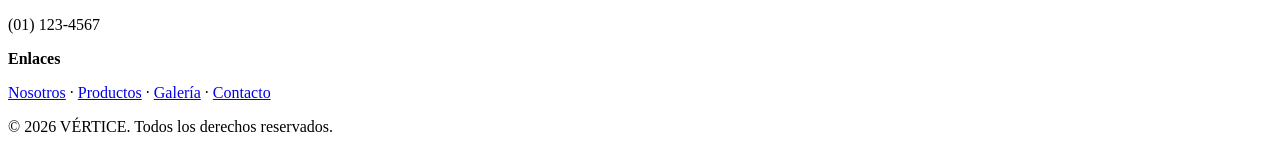
==== commit 4594152b: "feat: pagina unica apf2 con 8 bloques" ====
--- a/index.html
+++ b/index.html
@@ -1,110 +1,237 @@
 <!DOCTYPE html>
 <html lang="es">
 <head>
-  <meta charset="UTF-8">
-  <meta name="viewport" content="width=device-width, initial-scale=1.0">
-  <title>VÉRTICE — Ropa Esencial y Contemporánea</title>
-  <link rel="stylesheet" href="css/global.css">
-  <link rel="stylesheet" href="css/inicio.css">
-  <link rel="stylesheet" href="css/productos.css">
+<meta charset="UTF-8">
+<meta name="viewport" content="width=device-width, initial-scale=1.0">
+<title>VÉRTICE — Ropa Esencial</title>
+<link rel="icon" href="assets/img/favicon.ico" type="image/x-icon">
+<link rel="preconnect" href="https://fonts.googleapis.com">
+<link rel="preconnect" href="https://fonts.gstatic.com" crossorigin>
+<link href="https://fonts.googleapis.com/css2?family=Inter:wght@400;500;700&display=swap" rel="stylesheet">
+<link rel="stylesheet" href="https://cdnjs.cloudflare.com/ajax/libs/font-awesome/6.5.2/css/all.min.css">
+<link rel="stylesheet" href="assets/css/styles.css">
 </head>
 <body>
-  <header>
-    <div class="container header-inner">
-      <a href="index.html" class="logo">VÉRTICE</a>
-      <nav>
-        <ul>
-          <li><a href="index.html" class="active">Inicio</a></li>
-          <li><a href="productos.html">Productos</a></li>
-          <li><a href="contacto.html">Contacto</a></li>
-          <li><a href="carrito.html" class="cart-link">Carrito <span class="cart-count">0</span></a></li>
-        </ul>
-      </nav>
-    </div>
-  </header>
-
-  <section class="hero">
-    <div class="container">
-      <h1>Diseño esencial para el día a día</h1>
-      <p>Prendas confeccionadas con materiales de calidad, pensadas para durar y acompañar tu estilo.</p>
-      <a href="productos.html" class="btn">Explorar colección</a>
-    </div>
-  </section>
-
-  <section class="section">
-    <div class="container">
-      <h2 class="section-title">Prendas destacadas</h2>
-      <div class="products-grid">
-        <div class="product-card">
-          <div class="product-img">
-            <img src="img/modelo 6.jpg" alt="Camiseta básica de algodón blanca">
-          </div>
-          <div class="product-info">
-            <div class="product-name">Camiseta Básica de Algodón</div>
-            <div class="product-price">S/ 49.00</div>
-            <a href="carrito.html" class="btn">Añadir al carrito</a>
-          </div>
-        </div>
-        <div class="product-card">
-          <div class="product-img">
-            <img src="img/modelo 4.webp" alt="Chaqueta denim clásica">
-          </div>
-          <div class="product-info">
-            <div class="product-name">Chaqueta Denim Clásica</div>
-            <div class="product-price">S/ 189.00</div>
-            <a href="carrito.html" class="btn">Añadir al carrito</a>
-          </div>
-        </div>
-        <div class="product-card">
-          <div class="product-img">
-            <img src="img/modelo3.jpg" alt="Suéter tejido de punto">
-          </div>
-          <div class="product-info">
-            <div class="product-name">Suéter Tejido Minimalista</div>
-            <div class="product-price">S/ 149.00</div>
-            <a href="carrito.html" class="btn">Añadir al carrito</a>
-          </div>
-        </div>
-        <div class="product-card">
-          <div class="product-img">
-            <img src="img/modelo 1.webp" alt="Sudadera urbana con capucha">
-          </div>
-          <div class="product-info">
-            <div class="product-name">Sudadera Urbana con Capucha</div>
-            <div class="product-price">S/ 129.00</div>
-            <a href="carrito.html" class="btn">Añadir al carrito</a>
-          </div>
-        </div>
-      </div>
-    </div>
-  </section>
-
-  <section class="section" style="background: var(--surface); border-top: 1px solid var(--border); border-bottom: 1px solid var(--border);">
-    <div class="container">
-      <div class="features">
-        <div class="feature">
-          <div class="feature-icon">🚚</div>
-          <h3>Envío gratuito</h3>
-          <p>Disponible en compras superiores a S/ 150.00</p>
-        </div>
-        <div class="feature">
-          <div class="feature-icon">🔒</div>
-          <h3>Pago protegido</h3>
-          <p>Transacciones seguras y cifradas</p>
-        </div>
-        <div class="feature">
-          <div class="feature-icon">↩️</div>
-          <h3>Garantía de cambio</h3>
-          <p>30 días para cambios sin costos adicionales</p>
-        </div>
-      </div>
-    </div>
-  </section>
-
-  <footer>
-    <div class="container">
-      <p>&copy; 2026 VÉRTICE. Todos los derechos reservados.</p>
-    </div>
-  </footer>
+<div class="topbar">
+<div class="container topbar-inner">
+<div class="topbar-contact">
+<a href="mailto:contacto@vertice.pe"><i class="fa-solid fa-envelope"></i> contacto@vertice.pe</a>
+<a href="tel:+5112345678"><i class="fa-solid fa-phone"></i> (01) 123-4567</a>
+</div>
+<div class="topbar-social">
+<a href="https://facebook.com/vertice" target="_blank" rel="noopener"><i class="fa-brands fa-facebook"></i></a>
+<a href="https://instagram.com/vertice" target="_blank" rel="noopener"><i class="fa-brands fa-instagram"></i></a>
+<a href="https://wa.me/51999999999" target="_blank" rel="noopener"><i class="fa-brands fa-whatsapp"></i></a>
+</div>
+</div>
+</div>
+<header>
+<div class="container header-inner">
+<a href="index.html" class="logo">VÉRTICE</a>
+<nav>
+<ul>
+<li><a href="#inicio" class="active">Inicio</a></li>
+<li><a href="#nosotros">Nosotros</a></li>
+<li><a href="#productos">Productos</a></li>
+<li><a href="#galeria">Galería</a></li>
+<li><a href="#tabla">Tallas</a></li>
+<li><a href="#contacto">Contacto</a></li>
+</ul>
+</nav>
+</div>
+</header>
+<section id="inicio" class="hero">
+<div class="container hero-inner">
+<div class="hero-text">
+<h1>Diseño esencial para el día a día</h1>
+<p>Prendas confeccionadas con materiales de calidad, pensadas para durar y acompañar tu estilo.</p>
+<a href="#productos" class="btn">Explorar colección</a>
+</div>
+<div class="hero-img">
+<img src="assets/img/modelo-6.jpg" alt="Camiseta básica de algodón blanca">
+</div>
+</div>
+</section>
+<section id="nosotros" class="section">
+<div class="container nosotros-inner">
+<div class="nosotros-text">
+<h2 class="section-title">Presentación</h2>
+<p>Somos VÉRTICE, una tienda de ropa esencial y contemporánea. Diseñamos básicos durables con materiales responsables y tallas reales.</p>
+<p>Trabajamos con producción local y precios claros para un armario simple que combina con todo.</p>
+<div class="datos">
+<div class="dato"><strong>+5000</strong><span>clientes</span></div>
+<div class="dato"><strong>4.9</strong><span>valoración</span></div>
+<div class="dato"><strong>30</strong><span>días de cambio</span></div>
+</div>
+</div>
+<div class="nosotros-img">
+<img src="assets/img/abrigo-de-pano.jpg" alt="Abrigo de paño estructurado">
+</div>
+</div>
+</section>
+<section id="productos" class="section section-alt">
+<div class="container">
+<h2 class="section-title">Productos destacados</h2>
+<div class="products">
+<div class="card">
+<div class="card-img"><img src="assets/img/camiseta.jpg" alt="Camiseta básica de algodón"></div>
+<div class="card-body">
+<h3>Camiseta Básica de Algodón</h3>
+<p class="price">S/ 49.00</p>
+<a href="#contacto" class="btn">Consultar</a>
+</div>
+</div>
+<div class="card">
+<div class="card-img"><img src="assets/img/chaqueta.jpg" alt="Chaqueta denim clásica"></div>
+<div class="card-body">
+<h3>Chaqueta Denim Clásica</h3>
+<p class="price">S/ 189.00</p>
+<a href="#contacto" class="btn">Consultar</a>
+</div>
+</div>
+<div class="card">
+<div class="card-img"><img src="assets/img/sueter-minimalista.jpg" alt="Suéter tejido minimalista"></div>
+<div class="card-body">
+<h3>Suéter Tejido Minimalista</h3>
+<p class="price">S/ 149.00</p>
+<a href="#contacto" class="btn">Consultar</a>
+</div>
+</div>
+<div class="card">
+<div class="card-img"><img src="assets/img/vestido-midi.jpg" alt="Vestido midi contemporáneo"></div>
+<div class="card-body">
+<h3>Vestido Midi Contemporáneo</h3>
+<p class="price">S/ 159.00</p>
+<a href="#contacto" class="btn">Consultar</a>
+</div>
+</div>
+</div>
+<div class="features">
+<div class="feature"><i class="fa-solid fa-truck"></i><h3>Envío gratuito</h3><p>En compras mayores a S/ 150.00</p></div>
+<div class="feature"><i class="fa-solid fa-lock"></i><h3>Pago protegido</h3><p>Compra segura y garantizada</p></div>
+<div class="feature"><i class="fa-solid fa-rotate-left"></i><h3>Garantía de cambio</h3><p>30 días sin costo adicional</p></div>
+</div>
+</div>
+</section>
+<section id="galeria" class="section">
+<div class="container">
+<h2 class="section-title">Galería</h2>
+<p class="section-sub">Looks reales de la colección actual.</p>
+<div class="galeria">
+<img src="assets/img/modelo-1.webp" alt="Sudadera urbana con capucha">
+<img src="assets/img/modelo-4.webp" alt="Chaqueta denim clásica">
+<img src="assets/img/modelo3.jpg" alt="Suéter tejido de punto">
+<img src="assets/img/polera.jpg" alt="Polera urbana">
+<img src="assets/img/pantalon-chino.jpg" alt="Pantalón chino slim">
+<img src="assets/img/camiseta-de-lino.jpg" alt="Sobrecamisa de lino">
+</div>
+</div>
+</section>
+<section id="tabla" class="section section-alt">
+<div class="container">
+<h2 class="section-title">Guía de tallas y precios</h2>
+<div class="tabla-wrap">
+<table>
+<thead>
+<tr><th>Prenda</th><th>Talla</th><th>Precio</th><th>Disponibilidad</th></tr>
+</thead>
+<tbody>
+<tr><td>Camiseta Básica</td><td>S / M / L</td><td>S/ 49.00</td><td>En stock</td></tr>
+<tr><td>Chaqueta Denim</td><td>M / L</td><td>S/ 189.00</td><td>En stock</td></tr>
+<tr><td>Suéter Minimalista</td><td>S / M</td><td>S/ 149.00</td><td>Últimas unidades</td></tr>
+<tr><td>Vestido Midi</td><td>S / M / L</td><td>S/ 159.00</td><td>En stock</td></tr>
+</tbody>
+</table>
+</div>
+</div>
+</section>
+<section id="multimedia" class="section">
+<div class="container">
+<h2 class="section-title">Multimedia</h2>
+<div class="media">
+<div class="media-item">
+<h3>Colección en video</h3>
+<video src="assets/videos/coleccion.mp4" controls muted loop playsinline width="100%"></video>
+</div>
+<div class="media-item">
+<h3>Moda responsable</h3>
+<iframe src="https://www.youtube.com/embed/OaGp5_Sfbss" title="The True Cost - Trailer oficial" width="100%" height="315" allow="accelerometer; autoplay; clipboard-write; encrypted-media; gyroscope; picture-in-picture" allowfullscreen></iframe>
+</div>
+</div>
+</div>
+</section>
+<section class="section section-alt">
+<div class="container">
+<h2 class="section-title">Opiniones</h2>
+<div class="testimonios">
+<div class="testimonio"><p>“Calidad excelente y tallas precisas. Mi tienda favorita.”</p><span>— Camila R.</span></div>
+<div class="testimonio"><p>“El envío llegó rápido y el cambio fue muy simple.”</p><span>— Diego M.</span></div>
+<div class="testimonio"><p>“Básicos que combinan con todo, los recomiendo.”</p><span>— Valeria T.</span></div>
+</div>
+</div>
+</section>
+<section id="contacto" class="section">
+<div class="container contacto-inner">
+<div class="contacto-info">
+<h2 class="section-title">Contacto</h2>
+<p>Escríbenos para consultas sobre productos, pedidos y cambios.</p>
+<p><i class="fa-solid fa-envelope"></i> contacto@vertice.pe</p>
+<p><i class="fa-solid fa-phone"></i> (01) 123-4567</p>
+<p><i class="fa-solid fa-location-dot"></i> Av. Larco 123, Lima</p>
+</div>
+<div class="contacto-form">
+<form action="#" method="post">
+<div class="form-row">
+<div class="form-group">
+<label for="nombre">Nombre</label>
+<input type="text" id="nombre" name="nombre" placeholder="Ingresa tu nombre" required>
+</div>
+<div class="form-group">
+<label for="telefono">Teléfono</label>
+<input type="tel" id="telefono" name="telefono" placeholder="999 999 999" required>
+</div>
+</div>
+<div class="form-group">
+<label for="email">Correo electrónico</label>
+<input type="email" id="email" name="email" placeholder="ejemplo@correo.com" required>
+</div>
+<div class="form-group">
+<label for="asunto">Asunto</label>
+<select id="asunto" name="asunto" required>
+<option value="" disabled selected>Selecciona un asunto</option>
+<option value="consulta">Consulta sobre productos</option>
+<option value="pedido">Estado de mi pedido</option>
+<option value="cambio">Cambios y devoluciones</option>
+</select>
+</div>
+<div class="form-group">
+<label for="mensaje">Mensaje</label>
+<textarea id="mensaje" name="mensaje" placeholder="Escribe tu mensaje aquí..." required></textarea>
+</div>
+<button type="submit" class="btn">Enviar mensaje</button>
+</form>
+</div>
+</div>
+</section>
+<footer>
+<div class="container footer-inner">
+<div class="footer-col">
+<strong>VÉRTICE</strong>
+<p>Ropa esencial y contemporánea.</p>
+</div>
+<div class="footer-col">
+<strong>Contacto</strong>
+<p>contacto@vertice.pe</p>
+<p>(01) 123-4567</p>
+</div>
+<div class="footer-col">
+<strong>Enlaces</strong>
+<p><a href="#nosotros">Nosotros</a> · <a href="#productos">Productos</a> · <a href="#galeria">Galería</a> · <a href="#contacto">Contacto</a></p>
+</div>
+</div>
+<div class="footer-bar">
+<p>© 2026 VÉRTICE. Todos los derechos reservados.</p>
+</div>
+</footer>
 </body>
 </html>
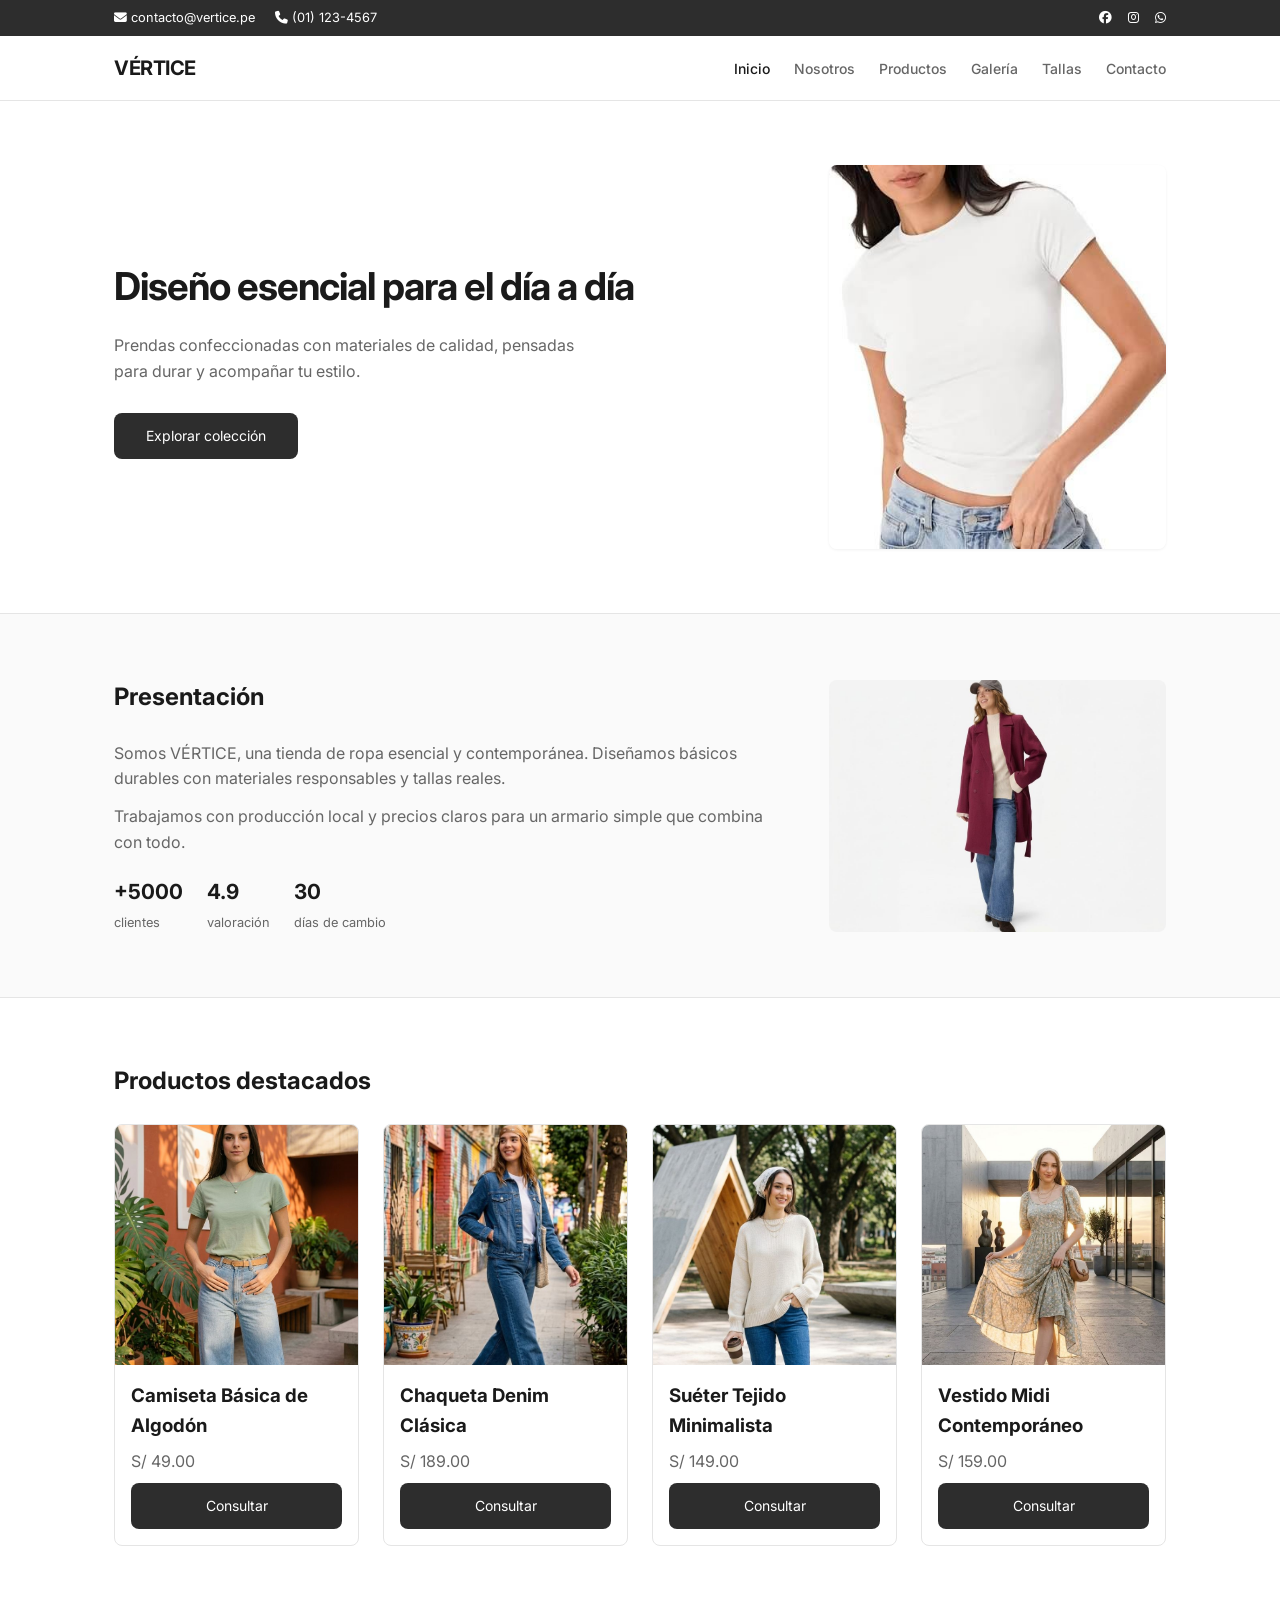
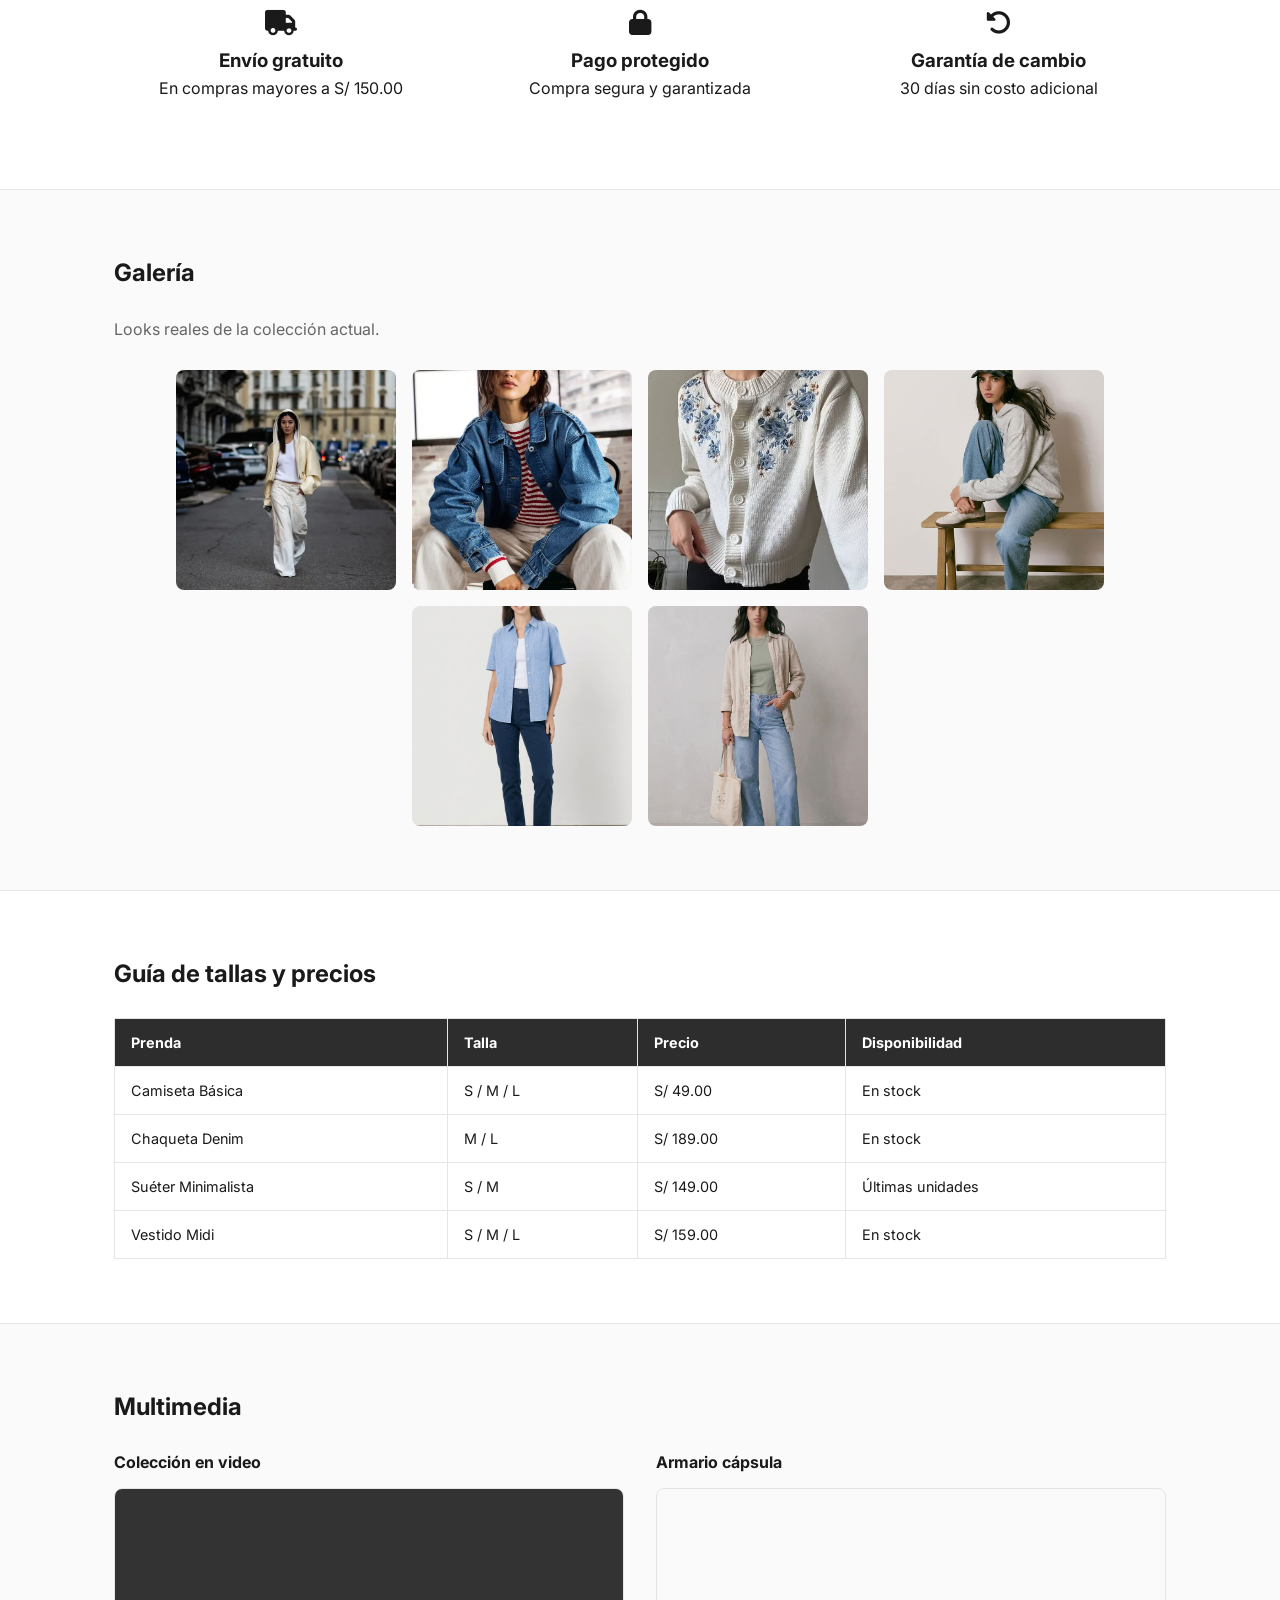
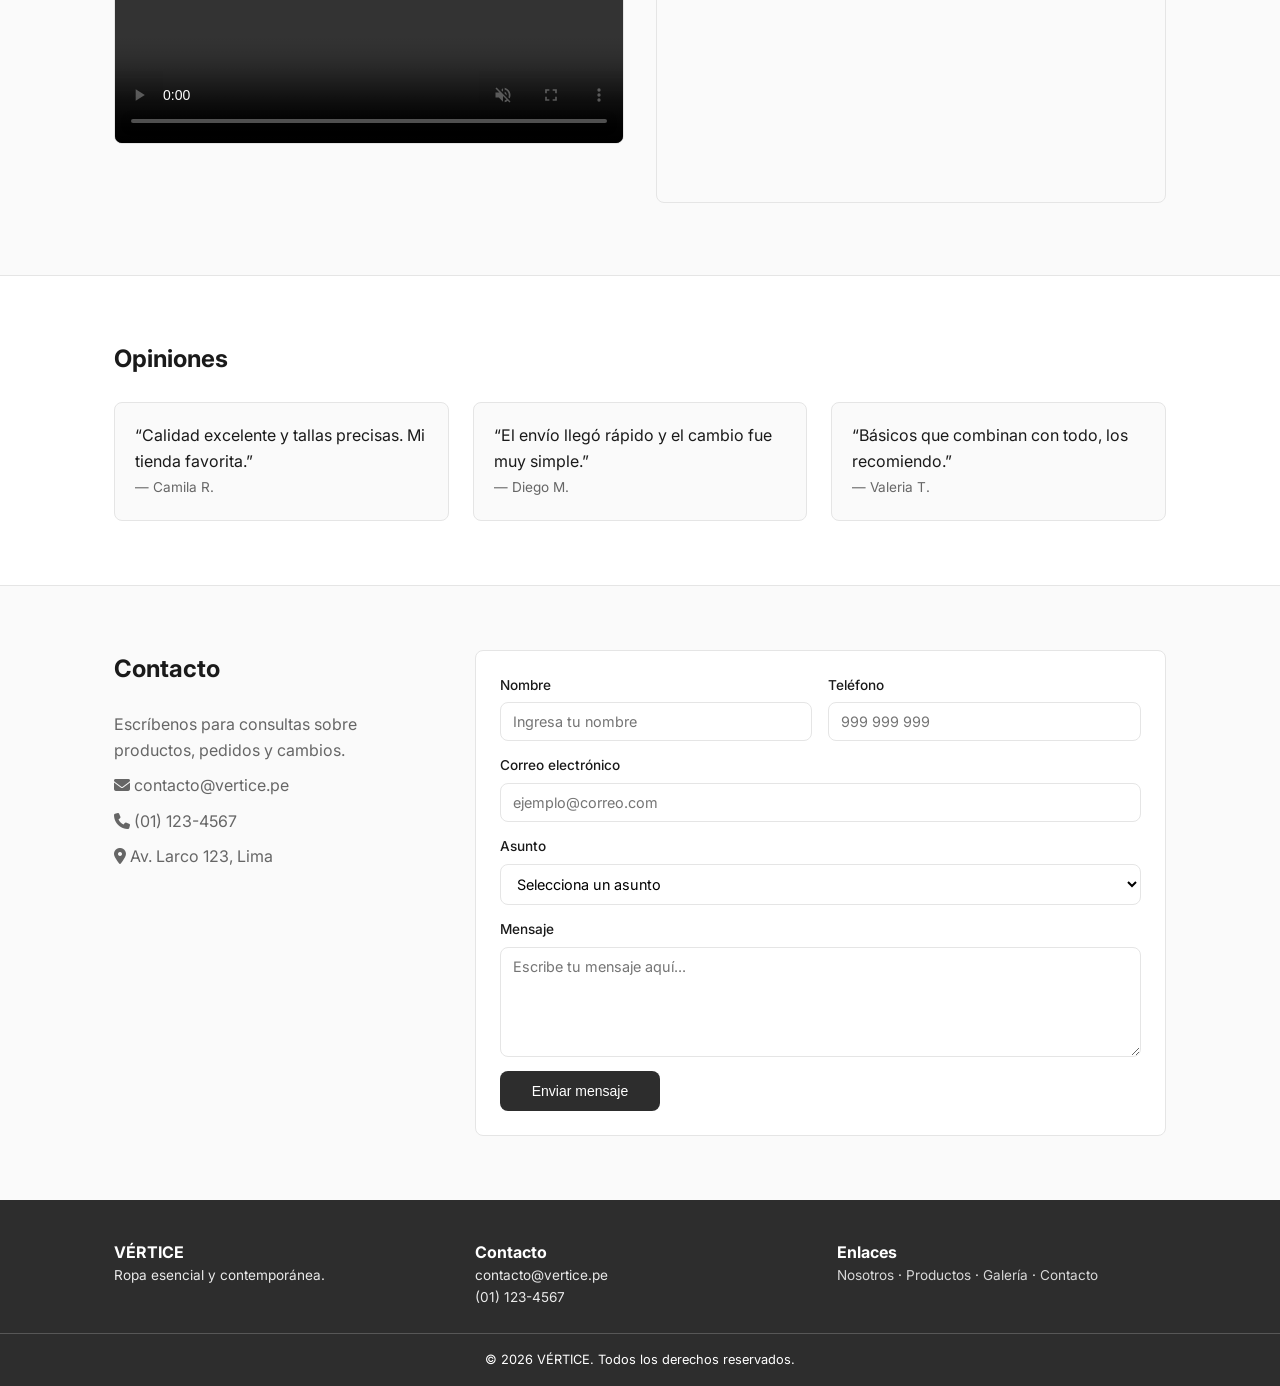
==== commit 147059cf: "fix: videos apf2 con movimiento y youtube funcional" ====
--- a/index.html
+++ b/index.html
@@ -151,11 +151,11 @@
 <div class="media">
 <div class="media-item">
 <h3>Colección en video</h3>
-<video src="assets/videos/coleccion.mp4" controls muted loop playsinline width="100%"></video>
+<video controls autoplay muted loop playsinline preload="metadata" width="100%"><source src="assets/videos/coleccion.mp4" type="video/mp4">Tu navegador no puede reproducir el video.</video>
 </div>
 <div class="media-item">
-<h3>Moda responsable</h3>
-<iframe src="https://www.youtube.com/embed/OaGp5_Sfbss" title="The True Cost - Trailer oficial" width="100%" height="315" allow="accelerometer; autoplay; clipboard-write; encrypted-media; gyroscope; picture-in-picture" allowfullscreen></iframe>
+<h3>Armario cápsula</h3>
+<iframe src="https://www.youtube-nocookie.com/embed/F0hH-5UwAxQ" title="Básicos imprescindibles armario cápsula minimalista" width="100%" height="315" frameborder="0" allow="accelerometer; autoplay; clipboard-write; encrypted-media; gyroscope; picture-in-picture" allowfullscreen></iframe>
 </div>
 </div>
 </div>
--- a/assets/css/styles.css
+++ b/assets/css/styles.css
@@ -0,0 +1,447 @@
+:root {
+--color-fondo: #fafafa;
+--color-superficie: #ffffff;
+--color-texto: #1a1a1a;
+--color-secundario: #666666;
+--color-acento: #2d2d2d;
+--color-borde: #e5e5e5;
+--fuente-principal: "Inter", -apple-system, "Segoe UI", Roboto, sans-serif;
+--radio: 8px;
+--sombra: 0 1px 3px rgba(0, 0, 0, 0.06);
+--sombra-hover: 0 4px 12px rgba(0, 0, 0, 0.08);
+}
+* {
+margin: 0;
+padding: 0;
+box-sizing: border-box;
+}
+body {
+font-family: var(--fuente-principal);
+background: var(--color-fondo);
+color: var(--color-texto);
+line-height: 1.6;
+}
+a {
+text-decoration: none;
+color: inherit;
+}
+ul {
+list-style: none;
+}
+img {
+max-width: 100%;
+display: block;
+}
+.container {
+max-width: 1100px;
+margin: 0 auto;
+padding: 0 24px;
+}
+.topbar {
+background: var(--color-acento);
+color: var(--color-superficie);
+font-size: 0.8rem;
+}
+.topbar-inner {
+display: flex;
+flex-direction: row;
+justify-content: space-between;
+align-items: center;
+gap: 16px;
+padding-top: 8px;
+padding-bottom: 8px;
+}
+.topbar-contact {
+display: flex;
+flex-direction: row;
+gap: 20px;
+align-items: center;
+}
+.topbar-social {
+display: flex;
+flex-direction: row;
+gap: 16px;
+align-items: center;
+}
+.topbar a:hover {
+opacity: 0.75;
+}
+header {
+background: var(--color-superficie);
+border-bottom: 1px solid var(--color-borde);
+position: sticky;
+top: 0;
+z-index: 100;
+}
+.header-inner {
+display: flex;
+flex-direction: row;
+align-items: center;
+justify-content: space-between;
+gap: 24px;
+height: 64px;
+}
+.logo {
+font-size: 1.25rem;
+font-weight: 700;
+letter-spacing: -0.5px;
+}
+nav ul {
+display: flex;
+flex-direction: row;
+justify-content: flex-end;
+align-items: center;
+gap: 24px;
+flex-wrap: wrap;
+}
+nav a {
+font-size: 0.875rem;
+font-weight: 500;
+color: var(--color-secundario);
+}
+nav a:hover,
+nav a.active {
+color: var(--color-texto);
+}
+.hero {
+padding: 64px 0;
+background: var(--color-superficie);
+border-bottom: 1px solid var(--color-borde);
+}
+.hero-inner {
+display: flex;
+flex-direction: row;
+justify-content: space-between;
+align-items: center;
+gap: 40px;
+}
+.hero-text {
+flex: 2;
+}
+.hero-img {
+flex: 1;
+}
+.hero-img img {
+border-radius: var(--radio);
+box-shadow: var(--sombra);
+}
+.hero-img img:hover {
+box-shadow: var(--sombra-hover);
+}
+.hero h1 {
+font-size: 2.4rem;
+letter-spacing: -1px;
+margin-bottom: 16px;
+}
+.hero p {
+color: var(--color-secundario);
+margin-bottom: 28px;
+max-width: 480px;
+}
+.section {
+padding: 64px 0;
+}
+.section-alt {
+background: var(--color-superficie);
+border-top: 1px solid var(--color-borde);
+border-bottom: 1px solid var(--color-borde);
+}
+.section-title {
+font-size: 1.5rem;
+margin-bottom: 24px;
+}
+.section-sub {
+color: var(--color-secundario);
+margin-bottom: 28px;
+}
+.nosotros-inner {
+display: flex;
+flex-direction: row;
+gap: 40px;
+align-items: center;
+justify-content: space-between;
+}
+.nosotros-text {
+flex: 2;
+}
+.nosotros-text p {
+color: var(--color-secundario);
+margin-bottom: 12px;
+}
+.nosotros-img {
+flex: 1;
+}
+.nosotros-img img {
+border-radius: var(--radio);
+}
+.nosotros-img img:hover {
+box-shadow: var(--sombra-hover);
+}
+.datos {
+display: flex;
+flex-direction: row;
+gap: 24px;
+margin-top: 20px;
+}
+.dato {
+display: flex;
+flex-direction: column;
+align-items: flex-start;
+gap: 4px;
+}
+.dato strong {
+font-size: 1.3rem;
+}
+.dato span {
+font-size: 0.8rem;
+color: var(--color-secundario);
+}
+.products {
+display: flex;
+flex-direction: row;
+flex-wrap: wrap;
+justify-content: space-between;
+align-items: stretch;
+gap: 24px;
+}
+.card {
+flex: 1 1 220px;
+background: var(--color-superficie);
+border: 1px solid var(--color-borde);
+border-radius: var(--radio);
+overflow: hidden;
+display: flex;
+flex-direction: column;
+}
+.card:hover {
+box-shadow: var(--sombra-hover);
+}
+.card-img img {
+width: 100%;
+height: 240px;
+object-fit: cover;
+}
+.card-img img:hover {
+opacity: 0.92;
+}
+.card-body {
+padding: 16px;
+display: flex;
+flex-direction: column;
+gap: 8px;
+}
+.price {
+color: var(--color-secundario);
+}
+.features {
+display: flex;
+flex-direction: row;
+justify-content: space-between;
+align-items: center;
+gap: 24px;
+flex-wrap: wrap;
+margin-top: 40px;
+}
+.feature {
+flex: 1 1 200px;
+text-align: center;
+padding: 24px 12px;
+}
+.feature i {
+font-size: 1.6rem;
+margin-bottom: 10px;
+}
+.galeria {
+display: flex;
+flex-direction: row;
+flex-wrap: wrap;
+justify-content: center;
+align-items: center;
+gap: 16px;
+}
+.galeria img {
+width: 220px;
+height: 220px;
+object-fit: cover;
+border-radius: var(--radio);
+}
+.galeria img:hover {
+opacity: 0.9;
+box-shadow: var(--sombra-hover);
+}
+.tabla-wrap {
+overflow-x: auto;
+}
+table {
+width: 100%;
+border-collapse: collapse;
+background: var(--color-superficie);
+}
+th,
+td {
+border: 1px solid var(--color-borde);
+padding: 12px 16px;
+text-align: left;
+font-size: 0.9rem;
+}
+thead th {
+background: var(--color-acento);
+color: var(--color-superficie);
+}
+tbody tr:hover {
+background: var(--color-fondo);
+}
+.media {
+display: flex;
+flex-direction: row;
+gap: 32px;
+align-items: flex-start;
+justify-content: space-between;
+flex-wrap: wrap;
+}
+.media-item {
+flex: 1 1 300px;
+}
+.media-item h3 {
+margin-bottom: 12px;
+font-size: 1rem;
+}
+video,
+iframe {
+border: 1px solid var(--color-borde);
+border-radius: var(--radio);
+max-width: 100%;
+}
+.testimonios {
+display: flex;
+flex-direction: row;
+gap: 24px;
+flex-wrap: wrap;
+justify-content: space-between;
+align-items: stretch;
+}
+.testimonio {
+flex: 1 1 240px;
+background: var(--color-fondo);
+border: 1px solid var(--color-borde);
+border-radius: var(--radio);
+padding: 20px;
+}
+.testimonio span {
+font-size: 0.85rem;
+color: var(--color-secundario);
+}
+.contacto-inner {
+display: flex;
+flex-direction: row;
+gap: 40px;
+align-items: flex-start;
+justify-content: space-between;
+}
+.contacto-info {
+flex: 1;
+}
+.contacto-info p {
+color: var(--color-secundario);
+margin-bottom: 10px;
+}
+.contacto-form {
+flex: 2;
+background: var(--color-superficie);
+border: 1px solid var(--color-borde);
+border-radius: var(--radio);
+padding: 24px;
+}
+.form-row {
+display: flex;
+flex-direction: row;
+gap: 16px;
+}
+.form-group {
+display: flex;
+flex-direction: column;
+gap: 6px;
+margin-bottom: 14px;
+flex: 1;
+}
+.form-group label {
+font-size: 0.85rem;
+font-weight: 500;
+}
+.form-group input,
+.form-group select,
+.form-group textarea {
+border: 1px solid var(--color-borde);
+border-radius: var(--radio);
+padding: 10px 12px;
+font-family: var(--fuente-principal);
+font-size: 0.9rem;
+background: var(--color-superficie);
+}
+.form-group textarea {
+min-height: 110px;
+}
+.btn {
+display: inline-block;
+padding: 12px 32px;
+background: var(--color-acento);
+color: var(--color-superficie);
+border-radius: var(--radio);
+font-size: 0.875rem;
+border: none;
+cursor: pointer;
+text-align: center;
+}
+.btn:hover {
+opacity: 0.85;
+}
+footer {
+background: var(--color-acento);
+color: var(--color-superficie);
+margin-top: 0;
+}
+.footer-inner {
+display: flex;
+flex-direction: row;
+justify-content: space-between;
+align-items: flex-start;
+gap: 32px;
+flex-wrap: wrap;
+padding-top: 40px;
+padding-bottom: 24px;
+}
+.footer-col {
+flex: 1 1 200px;
+}
+.footer-col p,
+.footer-col a {
+font-size: 0.85rem;
+opacity: 0.9;
+}
+.footer-col a:hover {
+opacity: 1;
+text-decoration: underline;
+}
+.footer-bar {
+border-top: 1px solid rgba(255, 255, 255, 0.2);
+text-align: center;
+padding: 16px 0;
+font-size: 0.8rem;
+}
+@media (max-width: 768px) {
+.hero-inner,
+.nosotros-inner,
+.contacto-inner,
+.media {
+flex-direction: column;
+}
+nav ul {
+gap: 14px;
+}
+.hero h1 {
+font-size: 1.8rem;
+}
+.form-row {
+flex-direction: column;
+}
+}
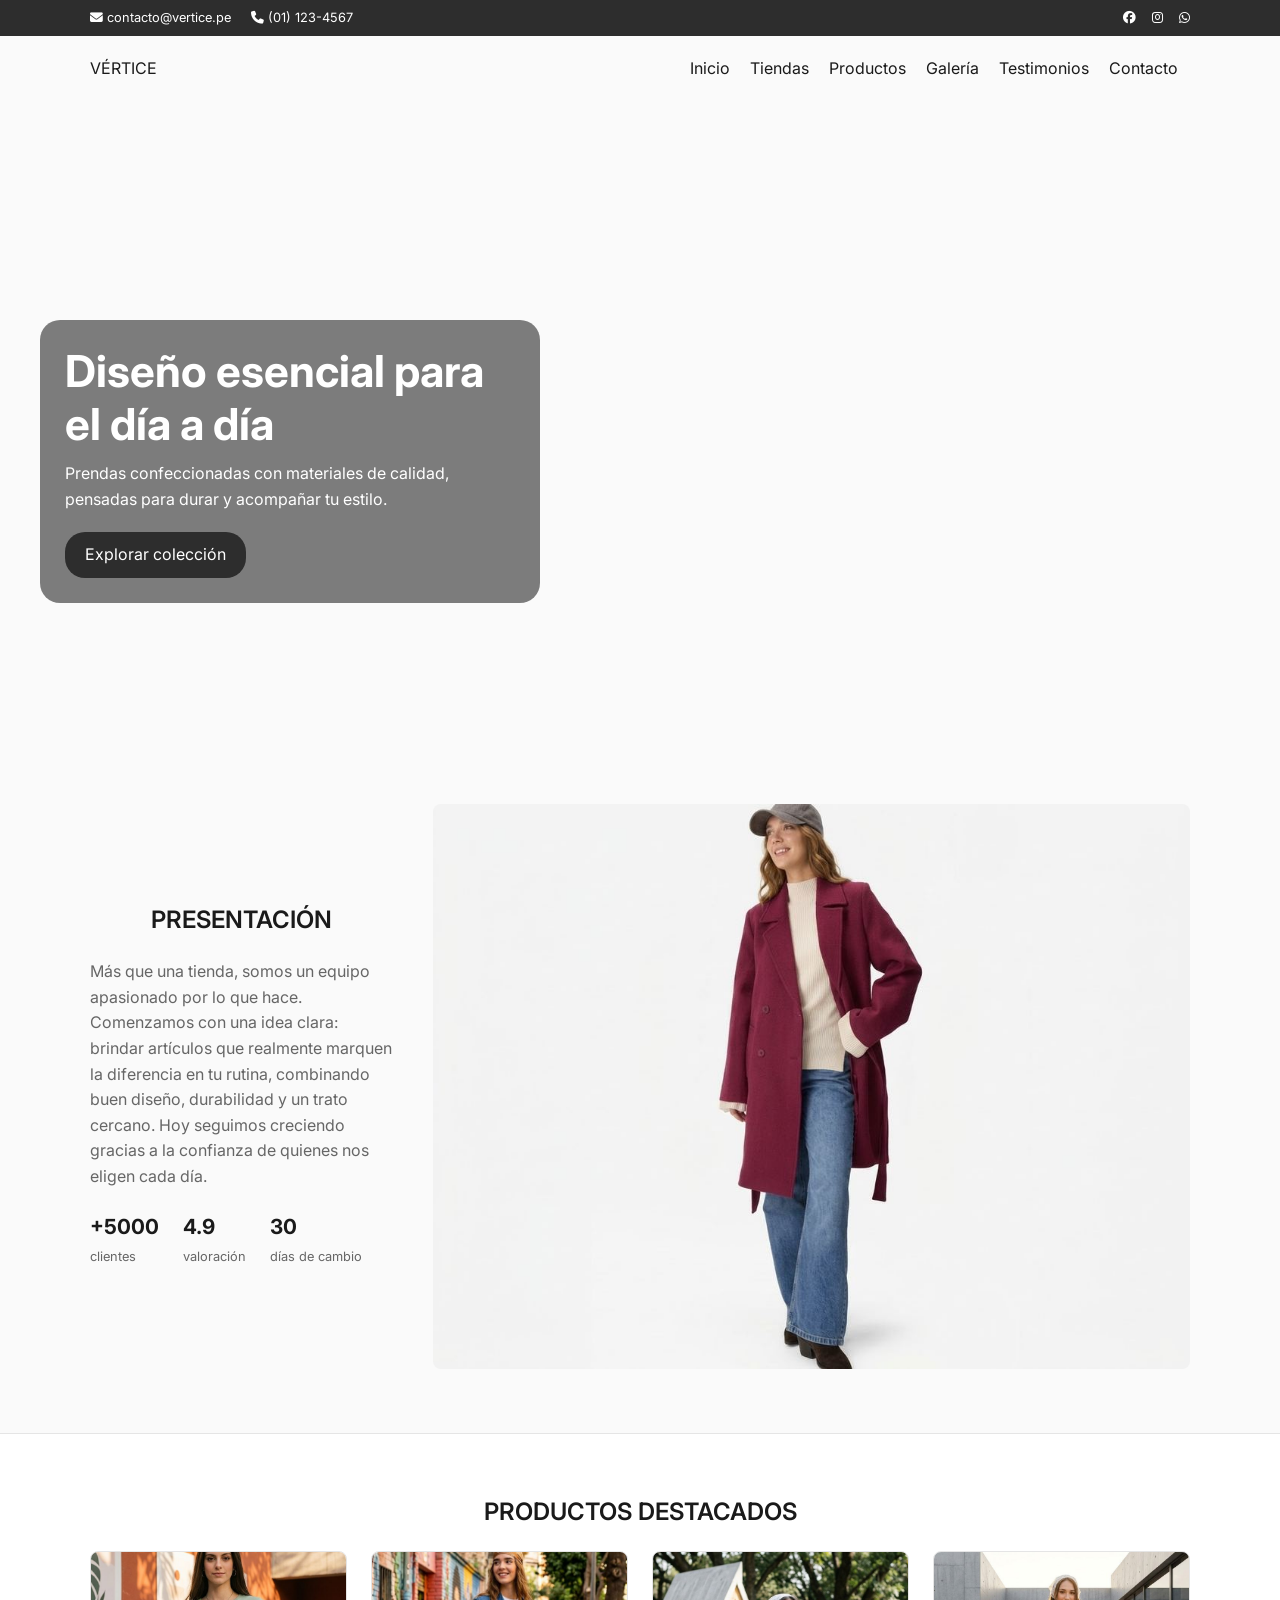
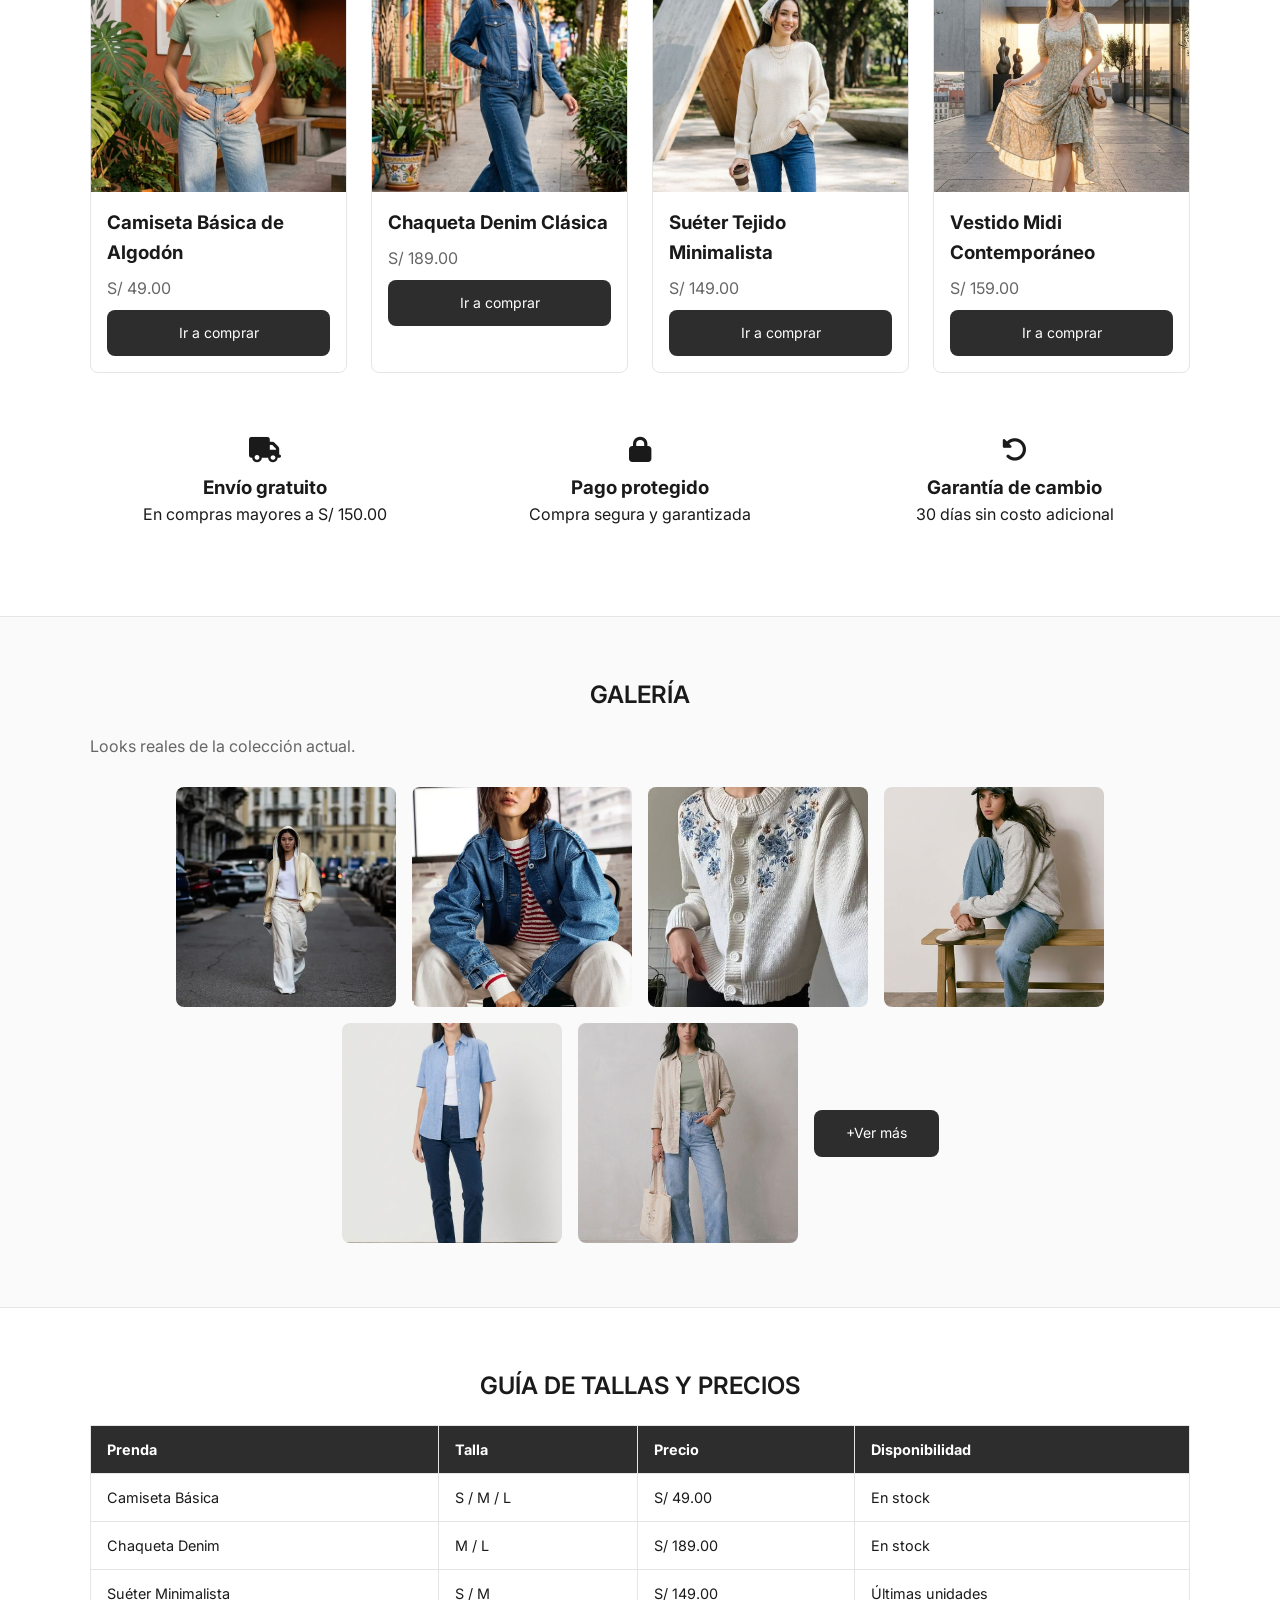
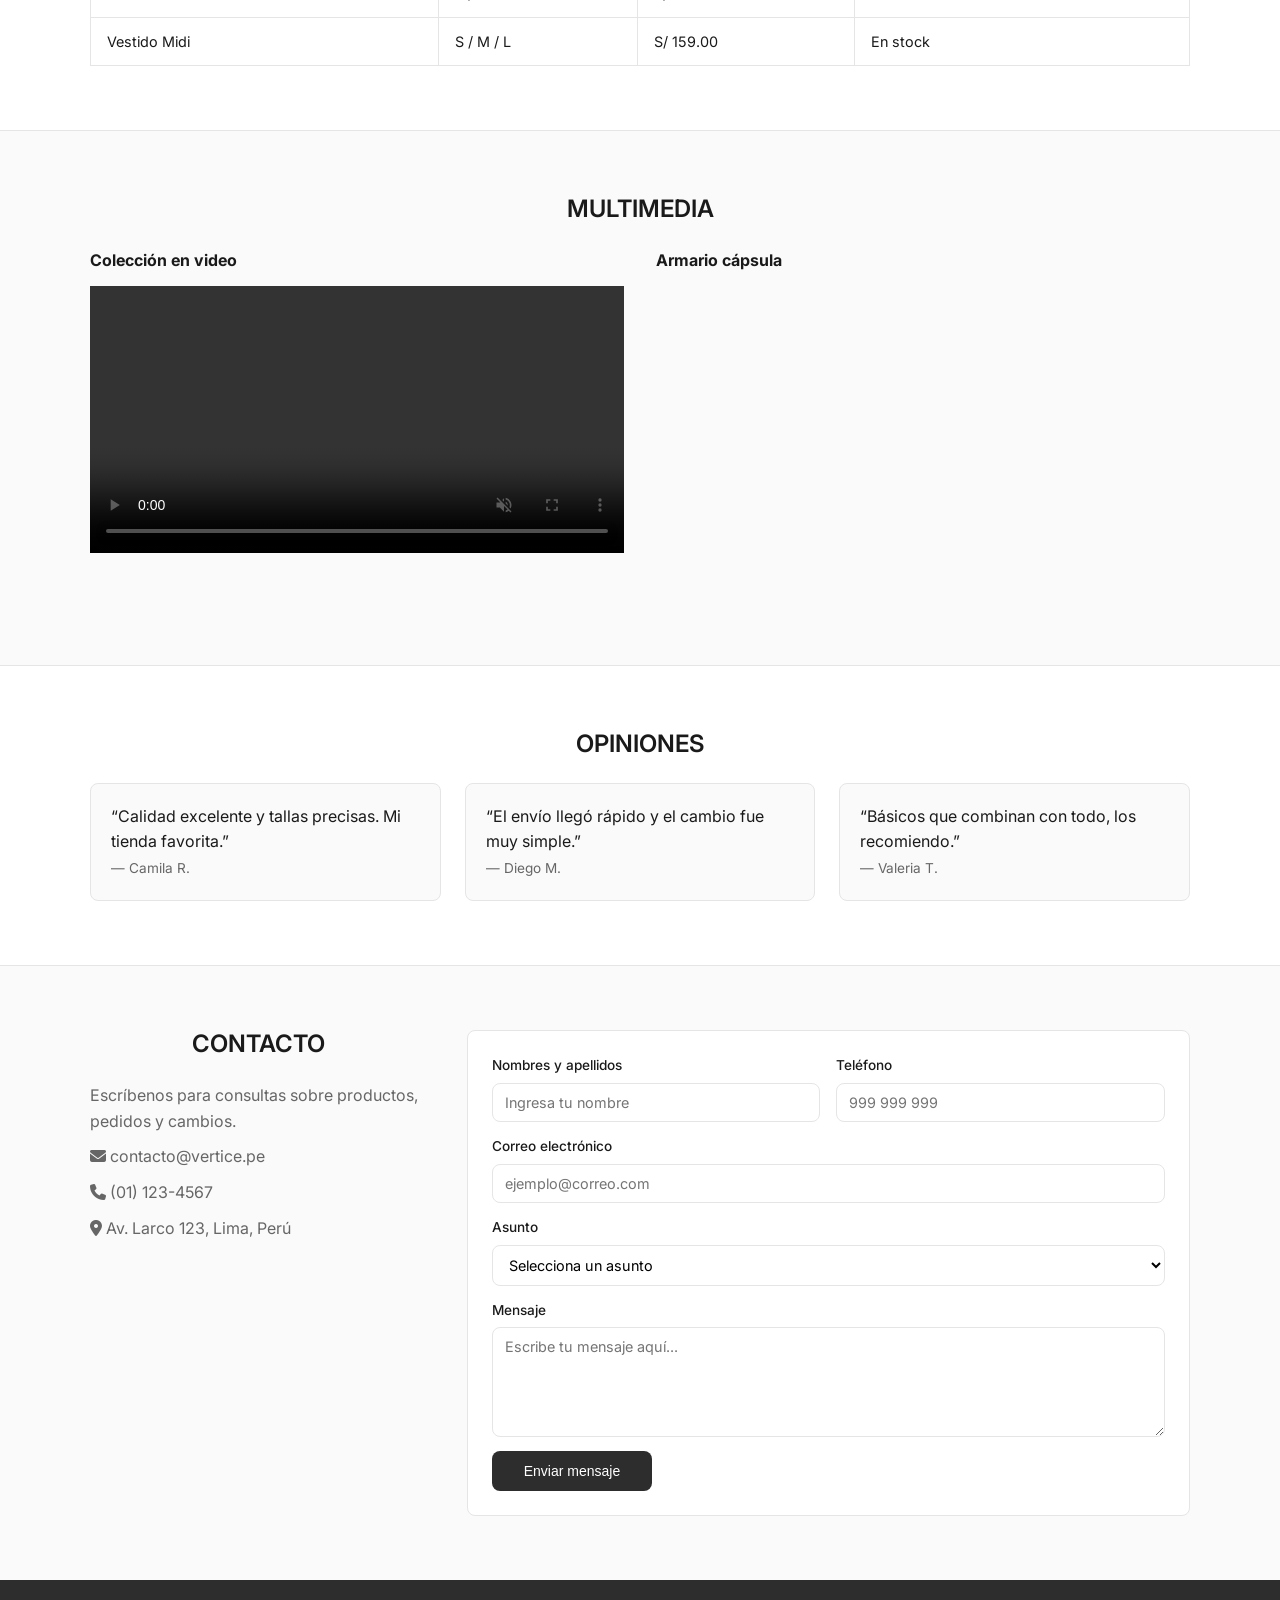
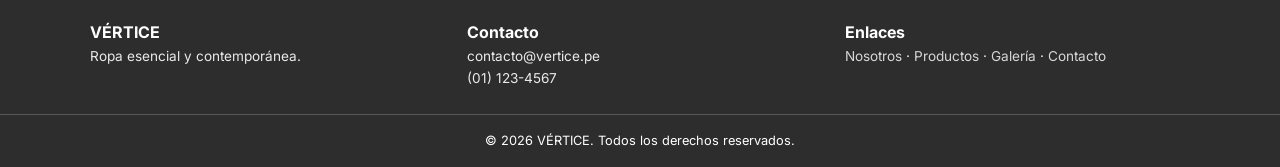
==== commit 341ad5da: "Está pendiente la sección Productos" ====
--- a/index.html
+++ b/index.html
@@ -1,237 +1,310 @@
 <!DOCTYPE html>
 <html lang="es">
+
 <head>
-<meta charset="UTF-8">
-<meta name="viewport" content="width=device-width, initial-scale=1.0">
-<title>VÉRTICE — Ropa Esencial</title>
-<link rel="icon" href="assets/img/favicon.ico" type="image/x-icon">
-<link rel="preconnect" href="https://fonts.googleapis.com">
-<link rel="preconnect" href="https://fonts.gstatic.com" crossorigin>
-<link href="https://fonts.googleapis.com/css2?family=Inter:wght@400;500;700&display=swap" rel="stylesheet">
-<link rel="stylesheet" href="https://cdnjs.cloudflare.com/ajax/libs/font-awesome/6.5.2/css/all.min.css">
-<link rel="stylesheet" href="assets/css/styles.css">
+    <meta charset="UTF-8">
+    <meta name="viewport" content="width=device-width, initial-scale=1.0">
+    <meta name="theme-color" content="#2d2d2d">
+    <title>VÉRTICE — Ropa Esencial</title>
+    <link rel="icon" href="assets/img/favicon.ico" type="image/x-icon">
+    <link rel="preconnect" href="https://fonts.googleapis.com">
+    <link rel="preconnect" href="https://fonts.gstatic.com" crossorigin>
+    <link href="https://fonts.googleapis.com/css2?family=Inter:wght@400;500;700&display=swap" rel="stylesheet">
+    <link rel="stylesheet" href="https://cdnjs.cloudflare.com/ajax/libs/font-awesome/6.5.2/css/all.min.css">
+    <link rel="stylesheet" href="assets/css/styles.css">
 </head>
+
 <body>
-<div class="topbar">
-<div class="container topbar-inner">
-<div class="topbar-contact">
-<a href="mailto:contacto@vertice.pe"><i class="fa-solid fa-envelope"></i> contacto@vertice.pe</a>
-<a href="tel:+5112345678"><i class="fa-solid fa-phone"></i> (01) 123-4567</a>
-</div>
-<div class="topbar-social">
-<a href="https://facebook.com/vertice" target="_blank" rel="noopener"><i class="fa-brands fa-facebook"></i></a>
-<a href="https://instagram.com/vertice" target="_blank" rel="noopener"><i class="fa-brands fa-instagram"></i></a>
-<a href="https://wa.me/51999999999" target="_blank" rel="noopener"><i class="fa-brands fa-whatsapp"></i></a>
-</div>
-</div>
-</div>
-<header>
-<div class="container header-inner">
-<a href="index.html" class="logo">VÉRTICE</a>
-<nav>
-<ul>
-<li><a href="#inicio" class="active">Inicio</a></li>
-<li><a href="#nosotros">Nosotros</a></li>
-<li><a href="#productos">Productos</a></li>
-<li><a href="#galeria">Galería</a></li>
-<li><a href="#tabla">Tallas</a></li>
-<li><a href="#contacto">Contacto</a></li>
-</ul>
-</nav>
-</div>
-</header>
-<section id="inicio" class="hero">
-<div class="container hero-inner">
-<div class="hero-text">
-<h1>Diseño esencial para el día a día</h1>
-<p>Prendas confeccionadas con materiales de calidad, pensadas para durar y acompañar tu estilo.</p>
-<a href="#productos" class="btn">Explorar colección</a>
-</div>
-<div class="hero-img">
-<img src="assets/img/modelo-6.jpg" alt="Camiseta básica de algodón blanca">
-</div>
-</div>
-</section>
-<section id="nosotros" class="section">
-<div class="container nosotros-inner">
-<div class="nosotros-text">
-<h2 class="section-title">Presentación</h2>
-<p>Somos VÉRTICE, una tienda de ropa esencial y contemporánea. Diseñamos básicos durables con materiales responsables y tallas reales.</p>
-<p>Trabajamos con producción local y precios claros para un armario simple que combina con todo.</p>
-<div class="datos">
-<div class="dato"><strong>+5000</strong><span>clientes</span></div>
-<div class="dato"><strong>4.9</strong><span>valoración</span></div>
-<div class="dato"><strong>30</strong><span>días de cambio</span></div>
-</div>
-</div>
-<div class="nosotros-img">
-<img src="assets/img/abrigo-de-pano.jpg" alt="Abrigo de paño estructurado">
-</div>
-</div>
-</section>
-<section id="productos" class="section section-alt">
-<div class="container">
-<h2 class="section-title">Productos destacados</h2>
-<div class="products">
-<div class="card">
-<div class="card-img"><img src="assets/img/camiseta.jpg" alt="Camiseta básica de algodón"></div>
-<div class="card-body">
-<h3>Camiseta Básica de Algodón</h3>
-<p class="price">S/ 49.00</p>
-<a href="#contacto" class="btn">Consultar</a>
-</div>
-</div>
-<div class="card">
-<div class="card-img"><img src="assets/img/chaqueta.jpg" alt="Chaqueta denim clásica"></div>
-<div class="card-body">
-<h3>Chaqueta Denim Clásica</h3>
-<p class="price">S/ 189.00</p>
-<a href="#contacto" class="btn">Consultar</a>
-</div>
-</div>
-<div class="card">
-<div class="card-img"><img src="assets/img/sueter-minimalista.jpg" alt="Suéter tejido minimalista"></div>
-<div class="card-body">
-<h3>Suéter Tejido Minimalista</h3>
-<p class="price">S/ 149.00</p>
-<a href="#contacto" class="btn">Consultar</a>
-</div>
-</div>
-<div class="card">
-<div class="card-img"><img src="assets/img/vestido-midi.jpg" alt="Vestido midi contemporáneo"></div>
-<div class="card-body">
-<h3>Vestido Midi Contemporáneo</h3>
-<p class="price">S/ 159.00</p>
-<a href="#contacto" class="btn">Consultar</a>
-</div>
-</div>
-</div>
-<div class="features">
-<div class="feature"><i class="fa-solid fa-truck"></i><h3>Envío gratuito</h3><p>En compras mayores a S/ 150.00</p></div>
-<div class="feature"><i class="fa-solid fa-lock"></i><h3>Pago protegido</h3><p>Compra segura y garantizada</p></div>
-<div class="feature"><i class="fa-solid fa-rotate-left"></i><h3>Garantía de cambio</h3><p>30 días sin costo adicional</p></div>
-</div>
-</div>
-</section>
-<section id="galeria" class="section">
-<div class="container">
-<h2 class="section-title">Galería</h2>
-<p class="section-sub">Looks reales de la colección actual.</p>
-<div class="galeria">
-<img src="assets/img/modelo-1.webp" alt="Sudadera urbana con capucha">
-<img src="assets/img/modelo-4.webp" alt="Chaqueta denim clásica">
-<img src="assets/img/modelo3.jpg" alt="Suéter tejido de punto">
-<img src="assets/img/polera.jpg" alt="Polera urbana">
-<img src="assets/img/pantalon-chino.jpg" alt="Pantalón chino slim">
-<img src="assets/img/camiseta-de-lino.jpg" alt="Sobrecamisa de lino">
-</div>
-</div>
-</section>
-<section id="tabla" class="section section-alt">
-<div class="container">
-<h2 class="section-title">Guía de tallas y precios</h2>
-<div class="tabla-wrap">
-<table>
-<thead>
-<tr><th>Prenda</th><th>Talla</th><th>Precio</th><th>Disponibilidad</th></tr>
-</thead>
-<tbody>
-<tr><td>Camiseta Básica</td><td>S / M / L</td><td>S/ 49.00</td><td>En stock</td></tr>
-<tr><td>Chaqueta Denim</td><td>M / L</td><td>S/ 189.00</td><td>En stock</td></tr>
-<tr><td>Suéter Minimalista</td><td>S / M</td><td>S/ 149.00</td><td>Últimas unidades</td></tr>
-<tr><td>Vestido Midi</td><td>S / M / L</td><td>S/ 159.00</td><td>En stock</td></tr>
-</tbody>
-</table>
-</div>
-</div>
-</section>
-<section id="multimedia" class="section">
-<div class="container">
-<h2 class="section-title">Multimedia</h2>
-<div class="media">
-<div class="media-item">
-<h3>Colección en video</h3>
-<video controls autoplay muted loop playsinline preload="metadata" width="100%"><source src="assets/videos/coleccion.mp4" type="video/mp4">Tu navegador no puede reproducir el video.</video>
-</div>
-<div class="media-item">
-<h3>Armario cápsula</h3>
-<iframe src="https://www.youtube-nocookie.com/embed/F0hH-5UwAxQ" title="Básicos imprescindibles armario cápsula minimalista" width="100%" height="315" frameborder="0" allow="accelerometer; autoplay; clipboard-write; encrypted-media; gyroscope; picture-in-picture" allowfullscreen></iframe>
-</div>
-</div>
-</div>
-</section>
-<section class="section section-alt">
-<div class="container">
-<h2 class="section-title">Opiniones</h2>
-<div class="testimonios">
-<div class="testimonio"><p>“Calidad excelente y tallas precisas. Mi tienda favorita.”</p><span>— Camila R.</span></div>
-<div class="testimonio"><p>“El envío llegó rápido y el cambio fue muy simple.”</p><span>— Diego M.</span></div>
-<div class="testimonio"><p>“Básicos que combinan con todo, los recomiendo.”</p><span>— Valeria T.</span></div>
-</div>
-</div>
-</section>
-<section id="contacto" class="section">
-<div class="container contacto-inner">
-<div class="contacto-info">
-<h2 class="section-title">Contacto</h2>
-<p>Escríbenos para consultas sobre productos, pedidos y cambios.</p>
-<p><i class="fa-solid fa-envelope"></i> contacto@vertice.pe</p>
-<p><i class="fa-solid fa-phone"></i> (01) 123-4567</p>
-<p><i class="fa-solid fa-location-dot"></i> Av. Larco 123, Lima</p>
-</div>
-<div class="contacto-form">
-<form action="#" method="post">
-<div class="form-row">
-<div class="form-group">
-<label for="nombre">Nombre</label>
-<input type="text" id="nombre" name="nombre" placeholder="Ingresa tu nombre" required>
-</div>
-<div class="form-group">
-<label for="telefono">Teléfono</label>
-<input type="tel" id="telefono" name="telefono" placeholder="999 999 999" required>
-</div>
-</div>
-<div class="form-group">
-<label for="email">Correo electrónico</label>
-<input type="email" id="email" name="email" placeholder="ejemplo@correo.com" required>
-</div>
-<div class="form-group">
-<label for="asunto">Asunto</label>
-<select id="asunto" name="asunto" required>
-<option value="" disabled selected>Selecciona un asunto</option>
-<option value="consulta">Consulta sobre productos</option>
-<option value="pedido">Estado de mi pedido</option>
-<option value="cambio">Cambios y devoluciones</option>
-</select>
-</div>
-<div class="form-group">
-<label for="mensaje">Mensaje</label>
-<textarea id="mensaje" name="mensaje" placeholder="Escribe tu mensaje aquí..." required></textarea>
-</div>
-<button type="submit" class="btn">Enviar mensaje</button>
-</form>
-</div>
-</div>
-</section>
-<footer>
-<div class="container footer-inner">
-<div class="footer-col">
-<strong>VÉRTICE</strong>
-<p>Ropa esencial y contemporánea.</p>
-</div>
-<div class="footer-col">
-<strong>Contacto</strong>
-<p>contacto@vertice.pe</p>
-<p>(01) 123-4567</p>
-</div>
-<div class="footer-col">
-<strong>Enlaces</strong>
-<p><a href="#nosotros">Nosotros</a> · <a href="#productos">Productos</a> · <a href="#galeria">Galería</a> · <a href="#contacto">Contacto</a></p>
-</div>
-</div>
-<div class="footer-bar">
-<p>© 2026 VÉRTICE. Todos los derechos reservados.</p>
-</div>
-</footer>
+    <div class="topbar">
+        <div class="container topbar-inner">
+            <div class="topbar-contact">
+                <a href="mailto:contacto@vertice.pe"><i class="fa-solid fa-envelope"></i> contacto@vertice.pe</a>
+                <a href="tel:+5112345678"><i class="fa-solid fa-phone"></i> (01) 123-4567</a>
+            </div>
+            <div class="topbar-social">
+                <a href="https://facebook.com/" target="_blank" rel="noopener"><i class="fa-brands fa-facebook"></i></a>
+                <a href="https://instagram.com/" target="_blank" rel="noopener"><i
+                        class="fa-brands fa-instagram"></i></a>
+                <a href="https://wa.me/51999999999" target="_blank" rel="noopener"><i
+                        class="fa-brands fa-whatsapp"></i></a>
+            </div>
+        </div>
+    </div>
+    <header id="cabecera">
+        <div class="container header-inner">
+            <div class="nav-bar">
+                <!-- Logo -->
+                <div class="logo-ancho">
+                    <a href="index.html" class="logo">VÉRTICE</a>
+                </div>
+                <!-- Botón hamburguesa -->
+                <div class="nav-menu-toggle">
+                    <i class="fa-solid fa-bars"></i>
+                </div>
+                <nav class="nav-menu">
+                    <a href="index.html" aria-current="page">Inicio</a>
+                    <a href="tiendas.html">Tiendas</a>
+                    <a href="productos.html">Productos</a>
+                    <a href="galeria.html">Galería</a>
+                    <a href="testimonios.html">Testimonios</a>
+                    <a href="contacto.html">Contacto</a>
+                </nav>
+            </div>
+        </div>
+    </header>
+    <main>
+        <section id="portada">
+            <video class="video-fluid" autoplay muted loop>
+                <source src="assets/videos/video-portada.mp4" type="video/mp4">
+            </video>
+            <div class="portada-texto">
+                <h1>Diseño esencial para el día a día</h1>
+                <p>Prendas confeccionadas con materiales de calidad, pensadas para durar y acompañar tu estilo.</p>
+                <a href="productos.html" class="btn">Explorar colección</a>
+            </div>
+        </section>
+        <section id="nosotros" class="section">
+            <div class="container nosotros-inner">
+                <div class="nosotros-text">
+                    <h2 class="section-title">Presentación</h2>
+                    <p>Más que una tienda, somos un equipo apasionado por lo que hace. Comenzamos con una idea clara:
+                        brindar artículos que realmente marquen la diferencia en tu rutina, combinando buen diseño,
+                        durabilidad y un trato cercano. Hoy seguimos creciendo gracias a la confianza de quienes nos
+                        eligen cada día.</p>
+                    <div class="datos">
+                        <div class="dato"><strong>+5000</strong><span>clientes</span></div>
+                        <div class="dato"><strong>4.9</strong><span>valoración</span></div>
+                        <div class="dato"><strong>30</strong><span>días de cambio</span></div>
+                    </div>
+                </div>
+                <div class="nosotros-img">
+                    <img src="assets/img/abrigo-de-pano.jpg" alt="Abrigo de paño estructurado">
+                </div>
+            </div>
+        </section>
+        <section id="productos" class="section section-alt">
+            <div class="container">
+                <h2 class="section-title">Productos destacados</h2>
+                <div class="products">
+                    <div class="card">
+                        <div class="card-img"><img src="assets/img/camiseta.jpg" alt="Camiseta básica de algodón"></div>
+                        <div class="card-body">
+                            <h3>Camiseta Básica de Algodón</h3>
+                            <p class="price">S/ 49.00</p>
+                            <a href="productos.html" class="btn">Ir a comprar</a>
+                        </div>
+                    </div>
+                    <div class="card">
+                        <div class="card-img"><img src="assets/img/chaqueta.jpg" alt="Chaqueta denim clásica"></div>
+                        <div class="card-body">
+                            <h3>Chaqueta Denim Clásica</h3>
+                            <p class="price">S/ 189.00</p>
+                            <a href="productos.html" class="btn">Ir a comprar</a>
+                        </div>
+                    </div>
+                    <div class="card">
+                        <div class="card-img"><img src="assets/img/sueter-minimalista.jpg"
+                                alt="Suéter tejido minimalista">
+                        </div>
+                        <div class="card-body">
+                            <h3>Suéter Tejido Minimalista</h3>
+                            <p class="price">S/ 149.00</p>
+                            <a href="productos.html" class="btn">Ir a comprar</a>
+                        </div>
+                    </div>
+                    <div class="card">
+                        <div class="card-img"><img src="assets/img/vestido-midi.jpg" alt="Vestido midi contemporáneo">
+                        </div>
+                        <div class="card-body">
+                            <h3>Vestido Midi Contemporáneo</h3>
+                            <p class="price">S/ 159.00</p>
+                            <a href="productos.html" class="btn">Ir a comprar</a>
+                        </div>
+                    </div>
+                </div>
+                <div class="features">
+                    <div class="feature"><i class="fa-solid fa-truck"></i>
+                        <h3>Envío gratuito</h3>
+                        <p>En compras mayores a S/ 150.00</p>
+                    </div>
+                    <div class="feature"><i class="fa-solid fa-lock"></i>
+                        <h3>Pago protegido</h3>
+                        <p>Compra segura y garantizada</p>
+                    </div>
+                    <div class="feature"><i class="fa-solid fa-rotate-left"></i>
+                        <h3>Garantía de cambio</h3>
+                        <p>30 días sin costo adicional</p>
+                    </div>
+                </div>
+            </div>
+        </section>
+        <section id="galeria" class="section">
+            <div class="container">
+                <h2 class="section-title">Galería</h2>
+                <p class="section-sub">Looks reales de la colección actual.</p>
+                <div class="galeria">
+                    <img src="assets/img/modelo-1.webp" alt="Sudadera urbana con capucha">
+                    <img src="assets/img/modelo-4.webp" alt="Chaqueta denim clásica">
+                    <img src="assets/img/modelo3.jpg" alt="Suéter tejido de punto">
+                    <img src="assets/img/polera.jpg" alt="Polera urbana">
+                    <img src="assets/img/pantalon-chino.jpg" alt="Pantalón chino slim">
+                    <img src="assets/img/camiseta-de-lino.jpg" alt="Sobrecamisa de lino">
+                    <a href="galeria.html" class="btn-center">+Ver más</a>
+                </div>
+            </div>
+        </section>
+        <section id="tabla" class="section section-alt">
+            <div class="container">
+                <h2 class="section-title">Guía de tallas y precios</h2>
+                <div class="tabla-wrap">
+                    <table>
+                        <thead>
+                            <tr>
+                                <th>Prenda</th>
+                                <th>Talla</th>
+                                <th>Precio</th>
+                                <th>Disponibilidad</th>
+                            </tr>
+                        </thead>
+                        <tbody>
+                            <tr>
+                                <td>Camiseta Básica</td>
+                                <td>S / M / L</td>
+                                <td>S/ 49.00</td>
+                                <td>En stock</td>
+                            </tr>
+                            <tr>
+                                <td>Chaqueta Denim</td>
+                                <td>M / L</td>
+                                <td>S/ 189.00</td>
+                                <td>En stock</td>
+                            </tr>
+                            <tr>
+                                <td>Suéter Minimalista</td>
+                                <td>S / M</td>
+                                <td>S/ 149.00</td>
+                                <td>Últimas unidades</td>
+                            </tr>
+                            <tr>
+                                <td>Vestido Midi</td>
+                                <td>S / M / L</td>
+                                <td>S/ 159.00</td>
+                                <td>En stock</td>
+                            </tr>
+                        </tbody>
+                    </table>
+                </div>
+            </div>
+        </section>
+        <section id="multimedia" class="section">
+            <div class="container">
+                <h2 class="section-title">Multimedia</h2>
+                <div class="media">
+                    <div class="media-item">
+                        <h3>Colección en video</h3>
+                        <video controls autoplay muted loop playsinline preload="metadata" width="100%">
+                            <source src="assets/videos/coleccion.mp4" type="video/mp4">Tu navegador no puede reproducir
+                            el
+                            video.
+                        </video>
+                    </div>
+                    <div class="media-item">
+                        <h3>Armario cápsula</h3>
+                        <iframe src="https://www.youtube.com/embed/F0hH-5UwAxQ"
+                            title="Básicos imprescindibles armario cápsula minimalista" width="100%" height="315"
+                            frameborder="0"
+                            allow="accelerometer; autoplay; clipboard-write; encrypted-media; gyroscope; picture-in-picture; web-share"
+                            referrerpolicy="strict-origin-when-cross-origin" allowfullscreen></iframe>
+                    </div>
+                </div>
+            </div>
+        </section>
+        <section class="section section-alt">
+            <div class="container">
+                <h2 class="section-title">Opiniones</h2>
+                <div class="testimonios">
+                    <div class="testimonio">
+                        <p>“Calidad excelente y tallas precisas. Mi tienda favorita.”</p><span>— Camila R.</span>
+                    </div>
+                    <div class="testimonio">
+                        <p>“El envío llegó rápido y el cambio fue muy simple.”</p><span>— Diego M.</span>
+                    </div>
+                    <div class="testimonio">
+                        <p>“Básicos que combinan con todo, los recomiendo.”</p><span>— Valeria T.</span>
+                    </div>
+                </div>
+            </div>
+        </section>
+        <section id="contacto" class="section">
+            <div class="container contacto-inner">
+                <div class="contacto-info">
+                    <h2 class="section-title">Contacto</h2>
+                    <p>Escríbenos para consultas sobre productos, pedidos y cambios.</p>
+                    <p><i class="fa-solid fa-envelope"></i> contacto@vertice.pe</p>
+                    <p><i class="fa-solid fa-phone"></i> (01) 123-4567</p>
+                    <p><i class="fa-solid fa-location-dot"></i> Av. Larco 123, Lima, Perú</p>
+                </div>
+                <div class="contacto-form">
+                    <form action="#" method="post">
+                        <div class="form-row">
+                            <div class="form-group">
+                                <label for="nombre">Nombres y apellidos</label>
+                                <input type="text" id="nombre" name="nombre" placeholder="Ingresa tu nombre" required>
+                            </div>
+                            <div class="form-group">
+                                <label for="telefono">Teléfono</label>
+                                <input type="tel" id="telefono" name="telefono" placeholder="999 999 999" required>
+                            </div>
+                        </div>
+                        <div class="form-group">
+                            <label for="email">Correo electrónico</label>
+                            <input type="email" id="email" name="email" placeholder="ejemplo@correo.com" required>
+                        </div>
+                        <div class="form-group">
+                            <label for="asunto">Asunto</label>
+                            <select id="asunto" name="asunto" required>
+                                <option value="" disabled selected>Selecciona un asunto</option>
+                                <option value="consulta">Consulta sobre productos</option>
+                                <option value="pedido">Estado de mi pedido</option>
+                                <option value="cambio">Cambios y devoluciones</option>
+                            </select>
+                        </div>
+                        <div class="form-group">
+                            <label for="mensaje">Mensaje</label>
+                            <textarea id="mensaje" name="mensaje" placeholder="Escribe tu mensaje aquí..."
+                                required></textarea>
+                        </div>
+                        <button type="submit" class="btn">Enviar mensaje</button>
+                    </form>
+                </div>
+            </div>
+        </section>
+    </main>
+    <footer>
+        <div class="container footer-inner">
+            <div class="footer-col">
+                <strong>VÉRTICE</strong>
+                <p>Ropa esencial y contemporánea.</p>
+            </div>
+            <div class="footer-col">
+                <strong>Contacto</strong>
+                <p>contacto@vertice.pe</p>
+                <p>(01) 123-4567</p>
+            </div>
+            <div class="footer-col">
+                <strong>Enlaces</strong>
+                <p><a href="#nosotros">Nosotros</a> · <a href="#productos">Productos</a> · <a
+                        href="#galeria">Galería</a> · <a href="#contacto">Contacto</a></p>
+            </div>
+        </div>
+        <div class="footer-bar">
+            <p>© 2026 VÉRTICE. Todos los derechos reservados.</p>
+        </div>
+    </footer>
+    <a class="scroll-up" href="#" title="Volver arriba">
+        <i class="fa-solid fa-angle-up"></i>
+    </a>
+    <script src="assets/js/main.js"></script>
 </body>
-</html>
+
+</html>
--- a/assets/css/styles.css
+++ b/assets/css/styles.css
@@ -1,447 +1,1201 @@
+/* VARIABLES CSS */
 :root {
---color-fondo: #fafafa;
---color-superficie: #ffffff;
---color-texto: #1a1a1a;
---color-secundario: #666666;
---color-acento: #2d2d2d;
---color-borde: #e5e5e5;
---fuente-principal: "Inter", -apple-system, "Segoe UI", Roboto, sans-serif;
---radio: 8px;
---sombra: 0 1px 3px rgba(0, 0, 0, 0.06);
---sombra-hover: 0 4px 12px rgba(0, 0, 0, 0.08);
-}
+    --color-fondo: #fafafa;
+    --color-superficie: #ffffff;
+    --color-texto: #1a1a1a;
+    --color-secundario: #666666;
+    --color-acento: #2d2d2d;
+    --color-borde: #e5e5e5;
+    --fuente-principal: "Inter", -apple-system, "Segoe UI", Roboto, sans-serif;
+    --radio: 8px;
+    --sombra: 0 1px 3px rgba(0, 0, 0, 0.06);
+    --sombra-hover: 0 4px 12px rgba(0, 0, 0, 0.08);
+}
+
+/* SELECTORES */
+/* Selector universal de elementos */
 * {
-margin: 0;
-padding: 0;
-box-sizing: border-box;
-}
+    margin: 0;
+    padding: 0;
+    /* Evita que las cajas cambien de tamaño cuando se agregan espacios como padding, margin yborde */
+    box-sizing: border-box;
+}
+
+html {
+    scroll-behavior: smooth;
+}
+
+h2 {
+    text-align: center;
+    font-size: 30px;
+    font-weight: 600;
+    line-height: 1.2;
+    text-transform: uppercase;
+    margin-bottom: 30px;
+}
+
 body {
-font-family: var(--fuente-principal);
-background: var(--color-fondo);
-color: var(--color-texto);
-line-height: 1.6;
-}
+    font-family: var(--fuente-principal);
+    background: var(--color-fondo);
+    color: var(--color-texto);
+    line-height: 1.6;
+    margin: 0;
+    padding: 0;
+}
+
 a {
-text-decoration: none;
-color: inherit;
-}
+    text-decoration: none;
+    color: inherit;
+}
+
 ul {
-list-style: none;
-}
+    list-style: none;
+}
+
 img {
-max-width: 100%;
-display: block;
-}
+    max-width: 100%;
+    display: block;
+}
+
+img,
+video,
+iframe {
+    display: block;
+}
+
+
+
+/* Selectores tipo identificador (id) */
+#portada {
+    position: relative;
+    padding-top: 0;
+    padding-bottom: 0;
+
+}
+
+#testimonies,
+#stores,
+#contact,
+#shopping {
+    position: relative;
+    /* A continuación son espacios en la parte de Testimonio */
+    padding-top: 50px;
+    padding-bottom: 50px;
+}
+
+
+/* FIN Selectores tipo identificador (id) */
+
 .container {
-max-width: 1100px;
-margin: 0 auto;
-padding: 0 24px;
-}
+    max-width: 1100px;
+    margin: auto;
+}
+
+.padding-xl {
+    padding-top: 90px;
+    padding-bottom: 90px;
+}
+
 .topbar {
-background: var(--color-acento);
-color: var(--color-superficie);
-font-size: 0.8rem;
-}
+    background: var(--color-acento);
+    color: var(--color-superficie);
+    font-size: 0.8rem;
+}
+
 .topbar-inner {
-display: flex;
-flex-direction: row;
-justify-content: space-between;
-align-items: center;
-gap: 16px;
-padding-top: 8px;
-padding-bottom: 8px;
-}
+    display: flex;
+    flex-direction: row;
+    justify-content: space-between;
+    align-items: center;
+    gap: 16px;
+    padding-top: 8px;
+    padding-bottom: 8px;
+}
+
 .topbar-contact {
-display: flex;
-flex-direction: row;
-gap: 20px;
-align-items: center;
-}
+    display: flex;
+    flex-direction: row;
+    gap: 20px;
+    align-items: center;
+}
+
 .topbar-social {
-display: flex;
-flex-direction: row;
-gap: 16px;
-align-items: center;
-}
+    display: flex;
+    flex-direction: row;
+    gap: 16px;
+    align-items: center;
+}
+
 .topbar a:hover {
-opacity: 0.75;
-}
-header {
-background: var(--color-superficie);
-border-bottom: 1px solid var(--color-borde);
-position: sticky;
-top: 0;
-z-index: 100;
-}
+    opacity: 0.75;
+}
+
+.header {
+    background: var(--color-superficie);
+    border-bottom: 1px solid var(--color-borde);
+    position: relative;
+    top: 0;
+    z-index: 1000;
+}
+
 .header-inner {
-display: flex;
-flex-direction: row;
-align-items: center;
-justify-content: space-between;
-gap: 24px;
-height: 64px;
-}
-.logo {
-font-size: 1.25rem;
-font-weight: 700;
-letter-spacing: -0.5px;
-}
-nav ul {
-display: flex;
-flex-direction: row;
-justify-content: flex-end;
-align-items: center;
-gap: 24px;
-flex-wrap: wrap;
-}
-nav a {
-font-size: 0.875rem;
-font-weight: 500;
-color: var(--color-secundario);
-}
-nav a:hover,
-nav a.active {
-color: var(--color-texto);
-}
-.hero {
-padding: 64px 0;
-background: var(--color-superficie);
-border-bottom: 1px solid var(--color-borde);
-}
-.hero-inner {
-display: flex;
-flex-direction: row;
-justify-content: space-between;
-align-items: center;
-gap: 40px;
-}
-.hero-text {
-flex: 2;
-}
-.hero-img {
-flex: 1;
-}
-.hero-img img {
-border-radius: var(--radio);
-box-shadow: var(--sombra);
-}
-.hero-img img:hover {
-box-shadow: var(--sombra-hover);
-}
-.hero h1 {
-font-size: 2.4rem;
-letter-spacing: -1px;
-margin-bottom: 16px;
-}
-.hero p {
-color: var(--color-secundario);
-margin-bottom: 28px;
-max-width: 480px;
-}
+    display: flex;
+    flex-direction: row;
+    align-items: center;
+    justify-content: space-between;
+    gap: 24px;
+    height: 64px;
+}
+
+
+/* Inicia portada */
+.portada-texto {
+    position: absolute;
+    top: 220px;
+    left: 40px;
+    border-radius: 20px;
+    width: 500px;
+    background-color: rgba(0, 0, 0, 0.5);
+    padding: 25px;
+    color: white;
+    font-size: var(--fuente-principal);
+}
+
+.portada-texto h1 {
+    font-size: 44px;
+    line-height: 1.2;
+    margin-bottom: 10px;
+}
+
+
+.portada-texto a {
+    display: inline-block;
+    padding: 10px 20px;
+    font-size: 16px;
+    text-decoration: none;
+    margin-top: 20px;
+    font-size: var(--fuente-principal);
+    border-radius: 20px;
+}
+
+/* Termina portada */
+/* Inicio de diseño de testimonios */
+.testimonies {
+    background-color: #2d2d2d;
+    color: var(--color-fondo);
+    padding-top: 100px;
+    padding-bottom: 100px;
+    background-image: linear-gradient(90deg, rgba(32, 54, 70, 0.9) 0%,
+            rgba(32, 54, 70, 0.5) 100%),
+        url("../img/pexels-chris-f-38966-8619007.jpg");
+    background-size: cover;
+    background-position: center;
+}
+
+.testimonies a {
+    color: var(--color-fondo);
+    text-decoration: none;
+    font-weight: bold;
+
+}
+
+.testimonies h1 {
+    font-size: 3rem;
+    line-height: 1.2;
+    margin-bottom: 15px;
+}
+
+.testimonies nav {
+    margin-top: 20px;
+}
+
+.clientes-grid {
+    display: grid;
+    grid-template-columns: repeat(4, 1fr);
+    gap: 30px;
+
+}
+
+.cliente-item {
+    border: 1px solid var(--color-secundario);
+    padding: 15px;
+    border-radius: 20px;
+}
+
+.cliente-item img {
+    width: 100%;
+    height: 200px;
+    object-fit: cover;
+    /* Evita que la imagen se deforme */
+    align-items: center;
+    border-radius: 20px;
+}
+
+
+.cliente-item p {
+    color: var(--color-secundario)
+}
+
+/* Término de diseño de Testimonios */
+/* Inicio de diseño de Tiendas */
+.stores {
+    background-color: #2d2d2d;
+    color: var(--color-fondo);
+    padding-top: 100px;
+    padding-bottom: 100px;
+    background-image: linear-gradient(90deg, rgba(32, 54, 70, 0.9) 0%,
+            rgba(32, 54, 70, 0.5) 100%),
+        url("../img/stores-portada.jpg");
+    background-size: cover;
+    background-position: center;
+}
+
+.stores-grid {
+    display: grid;
+    grid-template-columns: repeat(3, 1fr);
+    gap: 30px;
+}
+
+.stores-item {
+    padding: 15px;
+    border-radius: 20px;
+}
+
+
+.stores-item img {
+    width: 100%;
+    height: 200px;
+    object-fit: cover;
+    /* Evita que la imagen se deforme */
+    align-items: center;
+    border-radius: 20px;
+}
+
+.stores a {
+    color: var(--color-fondo);
+    text-decoration: none;
+    font-weight: bold;
+
+}
+
+.stores h1 {
+    font-size: 3rem;
+    line-height: 1.2;
+    margin-bottom: 15px;
+}
+
+.stores nav {
+    margin-top: 20px;
+}
+
+
+/* Término de diseño de Tiendas */
+
+/* Inicio de diseño de Galería */
+.gallery {
+    background-color: #2d2d2d;
+    color: var(--color-fondo);
+    padding-top: 100px;
+    padding-bottom: 100px;
+    background-image: linear-gradient(90deg, rgba(32, 54, 70, 0.9) 0%,
+            rgba(32, 54, 70, 0.5) 100%),
+        url("../img/portada.jpg ");
+    background-size: cover;
+    background-position: center;
+}
+
+.gallery a {
+    color: var(--color-fondo);
+    text-decoration: none;
+    font-weight: bold;
+
+}
+
+.gallery h1 {
+    font-size: 3rem;
+    line-height: 1.2;
+    margin-bottom: 15px;
+}
+
+.gallery nav {
+    margin-top: 20px;
+}
+
+.gallery-grid1 {
+    display: grid;
+    grid-template-columns: repeat(3, 1fr);
+}
+
+.gallery-grid2 {
+    display: grid;
+    grid-template-columns: repeat(2, 1fr);
+}
+
+
+.gallery-item img {
+    width: 100%;
+    height: auto;
+    object-fit: cover;
+    /* Evita que la imagen se deforme */
+
+}
+
+/* Término de diseño de Galería */
+/* Inicio de diseño de Contacto */
+.contact {
+    background-color: #2d2d2d;
+    color: var(--color-fondo);
+    padding-top: 100px;
+    padding-bottom: 100px;
+    background-image: linear-gradient(90deg, rgba(32, 54, 70, 0.9) 0%,
+            rgba(32, 54, 70, 0.5) 100%),
+        url("../img/contacto-portada.jpg");
+    background-size: cover;
+    background-position: 0px 1600px;
+}
+
+.contact a {
+    color: var(--color-fondo);
+    text-decoration: none;
+    font-weight: bold;
+
+}
+
+.contact h1 {
+    font-size: 3rem;
+    line-height: 1.2;
+    margin-bottom: 15px;
+}
+
+.contact nav {
+    margin-top: 20px;
+}
+
+
+
+/* Término de diseño de Contacto */
+/* Inicio de diseño de Lista de contactos */
+.contact-grid {
+    display: flex;
+    flex-direction: row;
+    justify-content: space-between;
+    align-items: center;
+    gap: 24px;
+    flex-wrap: wrap;
+    margin-top: 40px;
+    margin-bottom: 40px;
+}
+
+.contact-item {
+    flex: 1 1 200px;
+    text-align: center;
+    padding: 24px 12px;
+}
+
+.contact-item i {
+    font-size: 1.6rem;
+    margin-bottom: 10px;
+}
+
+/* Término de diseño de Lista de contactos */
+/* Inicio de diseño de Section */
 .section {
-padding: 64px 0;
-}
+    padding: 64px 0;
+}
+
 .section-alt {
-background: var(--color-superficie);
-border-top: 1px solid var(--color-borde);
-border-bottom: 1px solid var(--color-borde);
-}
+    background: var(--color-superficie);
+    border-top: 1px solid var(--color-borde);
+    border-bottom: 1px solid var(--color-borde);
+}
+
 .section-title {
-font-size: 1.5rem;
-margin-bottom: 24px;
-}
+    text-align: center;
+    font-size: 1.5rem;
+    margin-bottom: 24px;
+}
+
+.galeria p .btn {
+    text-align: center;
+}
+
 .section-sub {
-color: var(--color-secundario);
-margin-bottom: 28px;
-}
+    color: var(--color-secundario);
+    margin-bottom: 28px;
+}
+
+/* Término de diseño de Section */
+/* Inicio de diseño de shopping */
+.shopping {
+    background-color: #2d2d2d;
+    color: var(--color-fondo);
+    padding-top: 100px;
+    padding-bottom: 100px;
+    background-image: linear-gradient(90deg, rgba(32, 54, 70, 0.9) 0%,
+            rgba(32, 54, 70, 0.5) 100%),
+        url("../img/shop-portada.jpg");
+    background-size: cover;
+    background-position: 0px 1600px;
+}
+
+.shopping a {
+    color: var(--color-fondo);
+    text-decoration: none;
+    font-weight: bold;
+
+}
+
+.shopping h1 {
+    font-size: 3rem;
+    line-height: 1.2;
+    margin-bottom: 15px;
+}
+
+.shopping nav {
+    margin-top: 20px;
+}
+
+/* Término de diseño de shopping */
+
 .nosotros-inner {
-display: flex;
-flex-direction: row;
-gap: 40px;
-align-items: center;
-justify-content: space-between;
-}
+    display: flex;
+    flex-direction: row;
+    gap: 40px;
+    align-items: center;
+    justify-content: space-between;
+}
+
 .nosotros-text {
-flex: 2;
-}
+    flex: 2;
+}
+
 .nosotros-text p {
-color: var(--color-secundario);
-margin-bottom: 12px;
-}
+    color: var(--color-secundario);
+    margin-bottom: 12px;
+}
+
 .nosotros-img {
-flex: 1;
-}
+    height: 100%;
+    width: 100%;
+    flex: 5;
+}
+
 .nosotros-img img {
-border-radius: var(--radio);
-}
+    border-radius: var(--radio);
+}
+
 .nosotros-img img:hover {
-box-shadow: var(--sombra-hover);
-}
+    box-shadow: var(--sombra-hover);
+}
+
 .datos {
-display: flex;
-flex-direction: row;
-gap: 24px;
-margin-top: 20px;
-}
+    display: flex;
+    flex-direction: row;
+    gap: 24px;
+    margin-top: 20px;
+}
+
 .dato {
-display: flex;
-flex-direction: column;
-align-items: flex-start;
-gap: 4px;
-}
+    display: flex;
+    flex-direction: column;
+    align-items: flex-start;
+    gap: 4px;
+}
+
 .dato strong {
-font-size: 1.3rem;
-}
+    font-size: 1.3rem;
+}
+
 .dato span {
-font-size: 0.8rem;
-color: var(--color-secundario);
-}
+    font-size: 0.8rem;
+    color: var(--color-secundario);
+}
+
 .products {
-display: flex;
-flex-direction: row;
-flex-wrap: wrap;
-justify-content: space-between;
-align-items: stretch;
-gap: 24px;
-}
+    grid-template-columns: repeat(2, 1fr);
+    display: flex;
+    flex-direction: row;
+    flex-wrap: wrap;
+    justify-content: space-between;
+    align-items: stretch;
+    gap: 24px;
+}
+
 .card {
-flex: 1 1 220px;
-background: var(--color-superficie);
-border: 1px solid var(--color-borde);
-border-radius: var(--radio);
-overflow: hidden;
-display: flex;
-flex-direction: column;
-}
+    flex: 1 1 220px;
+    background: var(--color-superficie);
+    border: 1px solid var(--color-borde);
+    border-radius: var(--radio);
+    overflow: hidden;
+    display: flex;
+    flex-direction: column;
+}
+
 .card:hover {
-box-shadow: var(--sombra-hover);
-}
+    box-shadow: var(--sombra-hover);
+}
+
 .card-img img {
-width: 100%;
-height: 240px;
-object-fit: cover;
-}
+    width: 100%;
+    height: 240px;
+    object-fit: cover;
+}
+
 .card-img img:hover {
-opacity: 0.92;
-}
+    opacity: 0.92;
+}
+
 .card-body {
-padding: 16px;
-display: flex;
-flex-direction: column;
-gap: 8px;
-}
+    padding: 16px;
+    display: flex;
+    flex-direction: column;
+    gap: 8px;
+}
+
 .price {
-color: var(--color-secundario);
-}
+
+    color: var(--color-secundario);
+}
+
 .features {
-display: flex;
-flex-direction: row;
-justify-content: space-between;
-align-items: center;
-gap: 24px;
-flex-wrap: wrap;
-margin-top: 40px;
-}
+    display: flex;
+    flex-direction: row;
+    justify-content: space-between;
+    align-items: center;
+    gap: 24px;
+    flex-wrap: wrap;
+    margin-top: 40px;
+}
+
 .feature {
-flex: 1 1 200px;
-text-align: center;
-padding: 24px 12px;
-}
+    flex: 1 1 200px;
+    text-align: center;
+    padding: 24px 12px;
+}
+
 .feature i {
-font-size: 1.6rem;
-margin-bottom: 10px;
-}
+    font-size: 1.6rem;
+    margin-bottom: 10px;
+}
+
 .galeria {
-display: flex;
-flex-direction: row;
-flex-wrap: wrap;
-justify-content: center;
-align-items: center;
-gap: 16px;
-}
+    display: flex;
+    flex-direction: row;
+    flex-wrap: wrap;
+    justify-content: center;
+    align-items: center;
+    gap: 16px;
+}
+
 .galeria img {
-width: 220px;
-height: 220px;
-object-fit: cover;
-border-radius: var(--radio);
-}
+    width: 220px;
+    height: 220px;
+    object-fit: cover;
+    border-radius: var(--radio);
+}
+
 .galeria img:hover {
-opacity: 0.9;
-box-shadow: var(--sombra-hover);
-}
+    opacity: 0.9;
+    box-shadow: var(--sombra-hover);
+}
+
 .tabla-wrap {
-overflow-x: auto;
-}
+    overflow-x: auto;
+}
+
 table {
-width: 100%;
-border-collapse: collapse;
-background: var(--color-superficie);
-}
+    width: 100%;
+    border-collapse: collapse;
+    background: var(--color-superficie);
+}
+
 th,
 td {
-border: 1px solid var(--color-borde);
-padding: 12px 16px;
-text-align: left;
-font-size: 0.9rem;
-}
+    border: 1px solid var(--color-borde);
+    padding: 12px 16px;
+    text-align: left;
+    font-size: 0.9rem;
+}
+
 thead th {
-background: var(--color-acento);
-color: var(--color-superficie);
-}
+    background: var(--color-acento);
+    color: var(--color-superficie);
+}
+
 tbody tr:hover {
-background: var(--color-fondo);
-}
+    background: var(--color-fondo);
+}
+
 .media {
-display: flex;
-flex-direction: row;
-gap: 32px;
-align-items: flex-start;
-justify-content: space-between;
-flex-wrap: wrap;
-}
+    display: flex;
+    flex-direction: row;
+    gap: 32px;
+    align-items: flex-start;
+    justify-content: space-between;
+    flex-wrap: wrap;
+}
+
 .media-item {
-flex: 1 1 300px;
-}
+    flex: 1 1 300px;
+}
+
 .media-item h3 {
-margin-bottom: 12px;
-font-size: 1rem;
-}
-video,
-iframe {
-border: 1px solid var(--color-borde);
-border-radius: var(--radio);
-max-width: 100%;
-}
+    margin-bottom: 12px;
+    font-size: 1rem;
+}
+
+
 .testimonios {
-display: flex;
-flex-direction: row;
-gap: 24px;
-flex-wrap: wrap;
-justify-content: space-between;
-align-items: stretch;
-}
+    display: flex;
+    flex-direction: row;
+    gap: 24px;
+    flex-wrap: wrap;
+    justify-content: space-between;
+    align-items: stretch;
+}
+
 .testimonio {
-flex: 1 1 240px;
-background: var(--color-fondo);
-border: 1px solid var(--color-borde);
-border-radius: var(--radio);
-padding: 20px;
-}
+    flex: 1 1 240px;
+    background: var(--color-fondo);
+    border: 1px solid var(--color-borde);
+    border-radius: var(--radio);
+    padding: 20px;
+}
+
 .testimonio span {
-font-size: 0.85rem;
-color: var(--color-secundario);
-}
+    font-size: 0.85rem;
+    color: var(--color-secundario);
+}
+
 .contacto-inner {
-display: flex;
-flex-direction: row;
-gap: 40px;
-align-items: flex-start;
-justify-content: space-between;
-}
+    display: flex;
+    flex-direction: row;
+    gap: 40px;
+    align-items: flex-start;
+    justify-content: space-between;
+}
+
 .contacto-info {
-flex: 1;
-}
+    flex: 1;
+}
+
 .contacto-info p {
-color: var(--color-secundario);
-margin-bottom: 10px;
-}
+    color: var(--color-secundario);
+    margin-bottom: 10px;
+}
+
 .contacto-form {
-flex: 2;
-background: var(--color-superficie);
-border: 1px solid var(--color-borde);
-border-radius: var(--radio);
-padding: 24px;
-}
+    flex: 2;
+    background: var(--color-superficie);
+    border: 1px solid var(--color-borde);
+    border-radius: var(--radio);
+    padding: 24px;
+}
+
 .form-row {
-display: flex;
-flex-direction: row;
-gap: 16px;
-}
+    display: flex;
+    flex-direction: row;
+    gap: 16px;
+}
+
 .form-group {
-display: flex;
-flex-direction: column;
-gap: 6px;
-margin-bottom: 14px;
-flex: 1;
-}
+    display: flex;
+    flex-direction: column;
+    gap: 6px;
+    margin-bottom: 14px;
+    flex: 1;
+}
+
 .form-group label {
-font-size: 0.85rem;
-font-weight: 500;
-}
+    font-size: 0.85rem;
+    font-weight: 500;
+}
+
 .form-group input,
 .form-group select,
 .form-group textarea {
-border: 1px solid var(--color-borde);
-border-radius: var(--radio);
-padding: 10px 12px;
-font-family: var(--fuente-principal);
-font-size: 0.9rem;
-background: var(--color-superficie);
-}
+    border: 1px solid var(--color-borde);
+    border-radius: var(--radio);
+    padding: 10px 12px;
+    font-family: var(--fuente-principal);
+    font-size: 0.9rem;
+    background: var(--color-superficie);
+}
+
 .form-group textarea {
-min-height: 110px;
-}
+    min-height: 110px;
+}
+
 .btn {
-display: inline-block;
-padding: 12px 32px;
-background: var(--color-acento);
-color: var(--color-superficie);
-border-radius: var(--radio);
-font-size: 0.875rem;
-border: none;
-cursor: pointer;
-text-align: center;
-}
+    display: inline-block;
+    padding: 12px 32px;
+    background: var(--color-acento);
+    color: var(--color-superficie);
+    border-radius: var(--radio);
+    font-size: 0.875rem;
+    border: none;
+    cursor: pointer;
+    text-align: center;
+}
+
+.btn-center {
+    padding: 12px 32px;
+    background: var(--color-acento);
+    color: var(--color-superficie);
+    border-radius: var(--radio);
+    font-size: 0.875rem;
+    border: none;
+    cursor: pointer;
+    text-align: center;
+}
+
 .btn:hover {
-opacity: 0.85;
-}
+    opacity: 0.85;
+}
+
+.btn-center:hover {
+    opacity: 0.85;
+}
+
 footer {
-background: var(--color-acento);
-color: var(--color-superficie);
-margin-top: 0;
-}
+    background: var(--color-acento);
+    color: var(--color-superficie);
+    margin-top: 0;
+}
+
 .footer-inner {
-display: flex;
-flex-direction: row;
-justify-content: space-between;
-align-items: flex-start;
-gap: 32px;
-flex-wrap: wrap;
-padding-top: 40px;
-padding-bottom: 24px;
-}
+    display: flex;
+    flex-direction: row;
+    justify-content: space-between;
+    align-items: flex-start;
+    gap: 32px;
+    flex-wrap: wrap;
+    padding-top: 40px;
+    padding-bottom: 24px;
+}
+
 .footer-col {
-flex: 1 1 200px;
-}
+    flex: 1 1 200px;
+}
+
 .footer-col p,
 .footer-col a {
-font-size: 0.85rem;
-opacity: 0.9;
-}
+    font-size: 0.85rem;
+    opacity: 0.9;
+}
+
 .footer-col a:hover {
-opacity: 1;
-text-decoration: underline;
-}
+    opacity: 1;
+    text-decoration: underline;
+}
+
 .footer-bar {
-border-top: 1px solid rgba(255, 255, 255, 0.2);
-text-align: center;
-padding: 16px 0;
-font-size: 0.8rem;
-}
-@media (max-width: 768px) {
-.hero-inner,
-.nosotros-inner,
-.contacto-inner,
-.media {
-flex-direction: column;
-}
-nav ul {
-gap: 14px;
-}
-.hero h1 {
-font-size: 1.8rem;
-}
-.form-row {
-flex-direction: column;
-}
-}
+    border-top: 1px solid rgba(255, 255, 255, 0.2);
+    text-align: center;
+    padding: 16px 0;
+    font-size: 0.8rem;
+}
+
+/* Iniciamos el scroll up */
+.scroll-up {
+    position: fixed;
+    bottom: 25px;
+    right: 25px;
+
+    width: 45px;
+    height: 45px;
+    background-color: var(--color-secundario);
+    color: var(--color-fondo);
+    text-decoration: none;
+
+    display: flex;
+    justify-content: center;
+    align-items: center;
+    transition: all 0.4s ease-in-out;
+}
+
+.scroll-up:hover {
+    transform: translateY();
+}
+
+/* Hidden = true // ocultar
+hidden = false // visible */
+.scroll-up[hidden] {
+    display: none;
+}
+
+/* Finalizamos el scroll up */
+
+/* SELECTORES PARA EL DISEÑO WEB RESPONSIVE*/
+
+.img-fluid {
+    /* Para que las imágenes encajen en sus cajas */
+    width: 100%;
+    height: auto;
+}
+
+.video-fluid {
+    width: 100%;
+    height: auto;
+    /* Aspecto ratio es auto */
+    aspect-ratio: auto;
+}
+
+.mapa-fluid {
+    width: 100%;
+}
+
+.nav-bar {
+    display: flex;
+    flex-direction: row;
+    justify-content: space-between;
+    align-items: center;
+    /* Posicionar el menú flotante */
+    position: relative;
+}
+
+.logo-ancho {
+    width: 590px;
+    transition: all 0.4s ease-in-out;
+}
+
+.logo-ancho:hover {
+    transform: scale(0.9);
+}
+
+/* Boton hamburguesa */
+.nav-menu-toggle {
+    font-size: 1.5rem;
+    cursor: pointer;
+    display: none;
+
+}
+
+/* Barra de menú */
+.nav-menu {
+    display: flex;
+    flex-direction: row;
+    align-items: center;
+}
+
+.nav-menu a {
+    color: var(--color-texto);
+    text-decoration: none;
+    display: inline-block;
+    padding: 10px;
+    border-radius: 20px;
+    transition: all 0.5s ease-in-out;
+}
+
+/* Permite resaltar el elemento del menu en la pagina actual */
+.nav.menu a[aria-current="page"] {
+    background-color: var(--color-acento);
+    color: var(--color-fondo)
+}
+
+/* Permite resaltar el elemneto del menu al pasar el mouse por encima */
+nav a:hover,
+nav a.active {
+    background-color: var;
+    color: var(--color-secundario);
+}
+
+/*************************Reglas AT**********************/
+/* Para trabajar con pantallas de tablets */
+@media (max-width: 992px) {
+    .container {
+        padding-left: 110px;
+        padding-right: 110px;
+    }
+
+    /* Cabecera y menú hamburguesa */
+    .nav-menu-toggle {
+        display: block;
+        width: auto;
+    }
+
+    .nav-bar {
+        display: flex;
+        width: 100%;
+        justify-content: space-between;
+        align-items: center;
+        /* Posicionar el menú flotante */
+        position: relative;
+    }
+
+    .nav-menu a[aria-current="page"] {
+        background-color: var(--color-acento);
+        color: var(--color-fondo)
+    }
+
+    .nav-menu {
+        position: absolute;
+        top: 100%;
+        right: 0;
+
+        flex-direction: column;
+
+        background-color: var(--color-fondo);
+        width: 250px;
+        padding: 1.5rem;
+        box-shadow: 0px 8px 24px var(--color-acento);
+        border-radius: 12px;
+
+        transform: translateY(-12px);
+        transition: all 0.4s ease-in-out;
+
+        visibility: hidden;
+        opacity: 0;
+        z-index: 1001;
+    }
+
+    .nav-menu.active {
+        visibility: visible;
+        opacity: 1;
+        transform: translateY(0);
+    }
+
+    .nav-menu a {
+        display: block;
+        width: 100%;
+        border-radius: 8px;
+        padding: 1rem;
+        border-bottom: 1px solid var(--color-texto);
+    }
+
+    .products {
+        display: grid;
+        grid-template-columns: repeat(2, 1fr);
+        flex-direction: row;
+        flex-wrap: wrap;
+        justify-content: space-between;
+        align-items: stretch;
+        gap: 24px;
+    }
+
+    /* Portada */
+    .portada-texto {
+        position: absolute;
+        width: 350px;
+        border-radius: 20px;
+        background-color: rgba(0, 0, 0, 0.5);
+        padding: 20px 20px;
+    }
+
+    .portada-texto h1 {
+        font-size: 30px;
+    }
+
+    .portada-texto a {
+        display: inline-block;
+    }
+
+    /* Sección Nosotros */
+    .nosotros-inner {
+        flex-direction: column;
+        gap: 24px;
+    }
+
+    /* Posición de imagen */
+    .shopping {
+        background-position: 0px 500px;
+    }
+
+    .contact {
+        background-position: 0px 1100px;
+    }
+
+    /* Grids a 2 columnas */
+    .clientes-grid,
+    .gallery-grid1 {
+        grid-template-columns: repeat(3, 1fr);
+    }
+
+    .stores-grid {
+        grid-template-columns: repeat(2, 1fr);
+    }
+
+    /* Contacto y formularios */
+    .contacto-inner,
+    .form-row {
+        display: flex;
+    }
+}
+
+@media (max-width: 767px) {
+    .container {
+        padding-left: 30px;
+        padding-right: 30px;
+    }
+
+    .topbar-contact {
+        display: inline-block;
+        align-items: center;
+        flex-wrap: wrap;
+        gap: 25px 25px;
+    }
+
+    #portada {
+        position: relative;
+        width: 100%;
+        height: auto;
+        overflow: hidden;
+    }
+
+    /* 3. Portada más ligera en móvil */
+    .portada-texto {
+        color: blue,
+    }
+
+    /* 1. Espaciados generales más compactos */
+    .section {
+        padding: 40px 0;
+    }
+
+    h2,
+    .section-title {
+        font-size: 1.3rem;
+        margin-bottom: 20px;
+    }
+
+    /* 2. Barra superior (Topbar) en columna */
+    .topbar-inner {
+        flex-direction: column;
+        gap: 6px;
+        text-align: center;
+    }
+
+    .topbar-contact {
+        flex-direction: column;
+        gap: 4px;
+    }
+
+    .video-fluid {
+        width: 100%;
+        height: 100%;
+        object-fit: cover;
+        /* Recorta los lados sobrantes sin deformar el video */
+        object-position: center;
+        /* Enfoca el centro del video (puedes usar 'right' para enfocar a la chica) */
+        display: block;
+    }
+
+    /* 3. Portada más ligera en móvil */
+    .portada-texto {
+        position: sticky;
+        width: auto;
+        padding: 24px 16px;
+        text-align: center;
+        border-radius: 0px;
+        padding: 25px 25px;
+    }
+
+    .portada-texto h1 {
+        font-size: 24px;
+    }
+
+    .portada-texto a {
+        width: 50%;
+    }
+
+    /* 4. Datos de la sección Nosotros centrados */
+    .datos {
+        flex-wrap: wrap;
+        justify-content: space-around;
+        gap: 16px;
+    }
+
+    .dato {
+        align-items: center;
+        text-align: center;
+    }
+
+    /* 5. Productos y tarjetas a 1 columna */
+    .card {
+        flex: 1 1 100%;
+    }
+
+    /* 6. Galería de inicio a 2 columnas flexibles */
+    .galeria img {
+        width: calc(50% - 8px);
+        height: 180px;
+    }
+
+    /* 7. Grids de páginas internas a 1 sola columna */
+    .clientes-grid,
+    .stores-grid,
+    .gallery-grid1,
+    .gallery-grid2 {
+        grid-template-columns: 1fr;
+        gap: 16px;
+    }
+
+    /* 8. Encabezados de páginas internas (Testimonios, Tiendas, Galería, Contacto) */
+    .testimonies,
+    .stores,
+    .gallery,
+    .contact,
+    .shopping {
+        padding-top: 60px;
+        padding-bottom: 60px;
+        text-align: center;
+    }
+
+    .testimonies h1,
+    .stores h1,
+    .gallery h1,
+    .contact h1,
+    .shopping h1 {
+        font-size: 2rem;
+    }
+
+    .stores-item img {
+        width: 100%;
+        height: 400px;
+        object-fit: cover;
+        /* Evita que la imagen se deforme */
+        align-items: center;
+        border-radius: 20px;
+    }
+
+    /* 9. Footer en columnas centradas */
+    .footer-inner {
+        display: block;
+        text-align: center;
+        gap: 24px;
+    }
+
+    .footer-col {
+        flex: 1 1 100%;
+    }
+}
+
+/* Celulares de baja resolución */
+@media (max-width: 576px) {
+    .container {
+        padding-left: 20px;
+        padding-right: 20px;
+    }
+
+    .contacto-form{
+        width: 100%;
+    }
+    
+    .form-row{
+        display: block;
+    }
+
+    .contacto-inner  {
+        width: 100%;
+        align-items: center;
+        flex-direction: column;
+    }
+
+    .clientes-grid,
+    .stores-grid,
+    .gallery-grid1,
+    .gallery-grid2 {
+        display: block;
+    }
+    
+}
